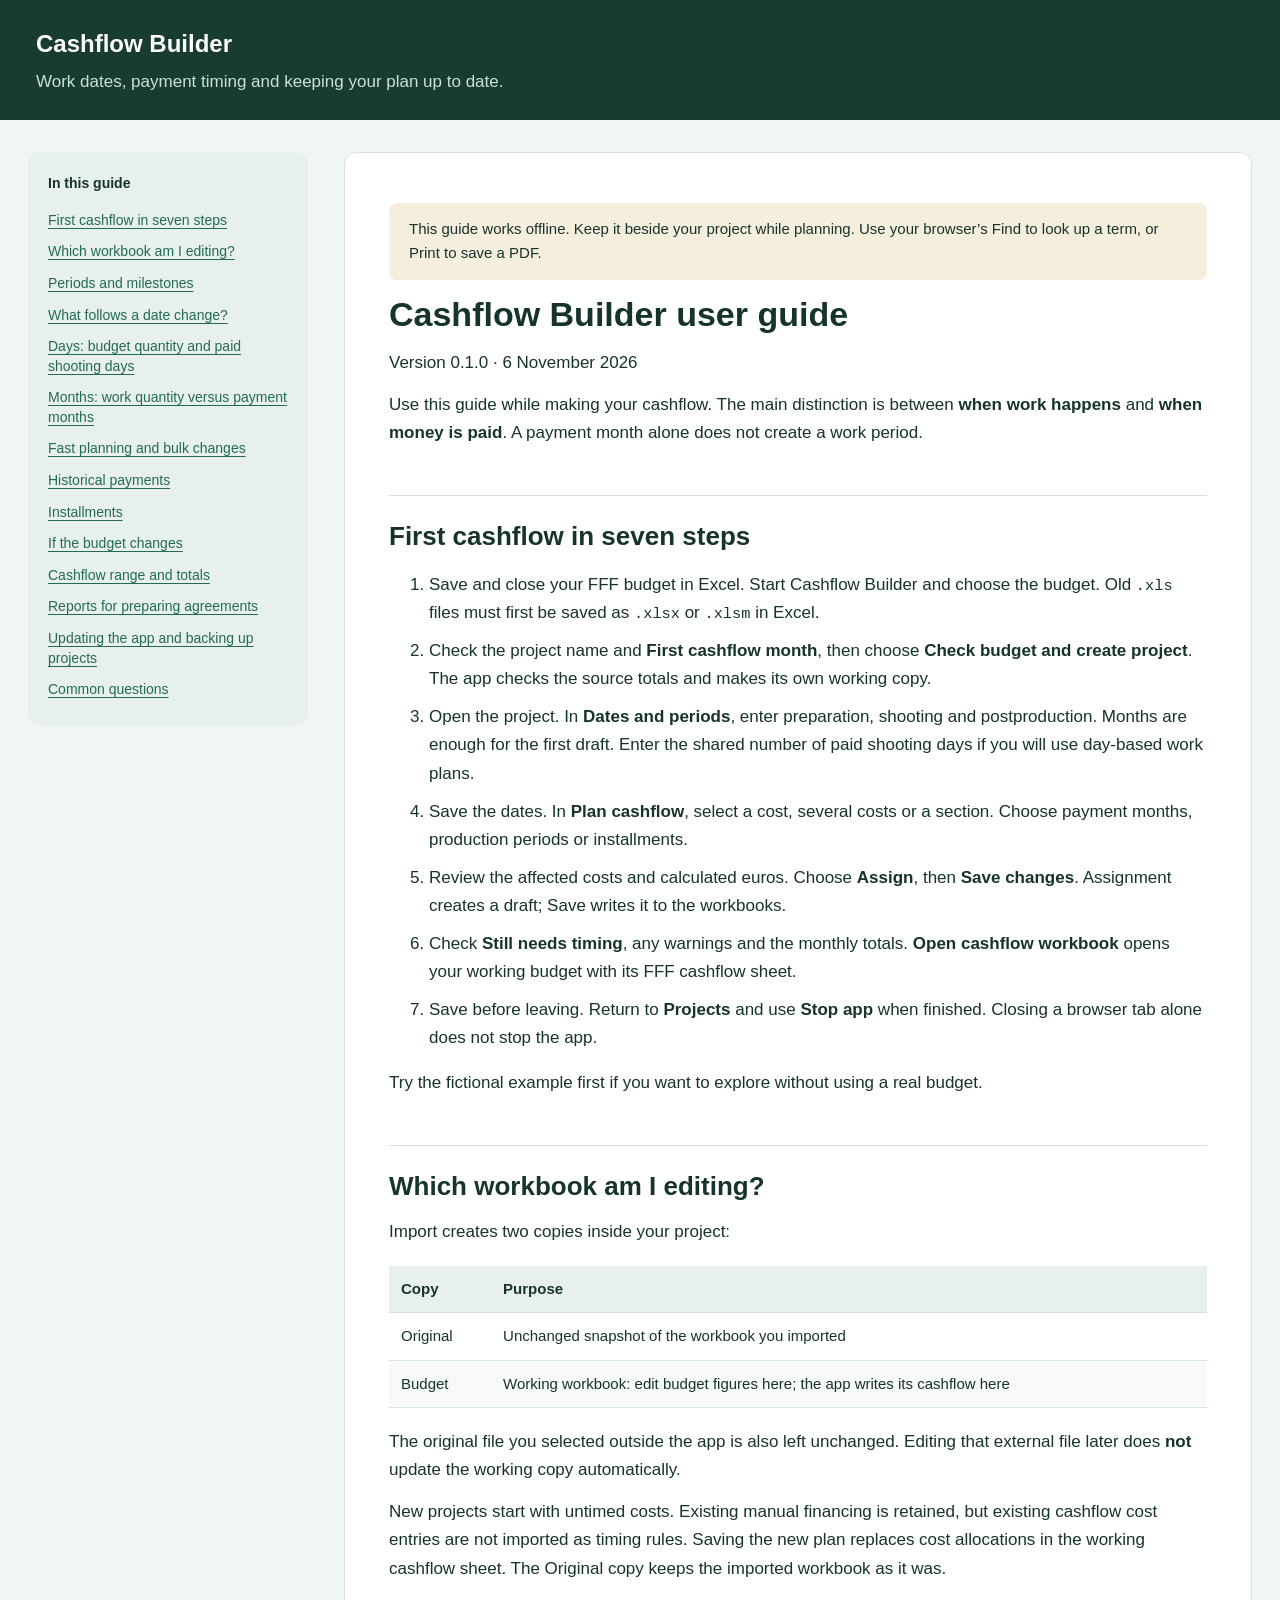
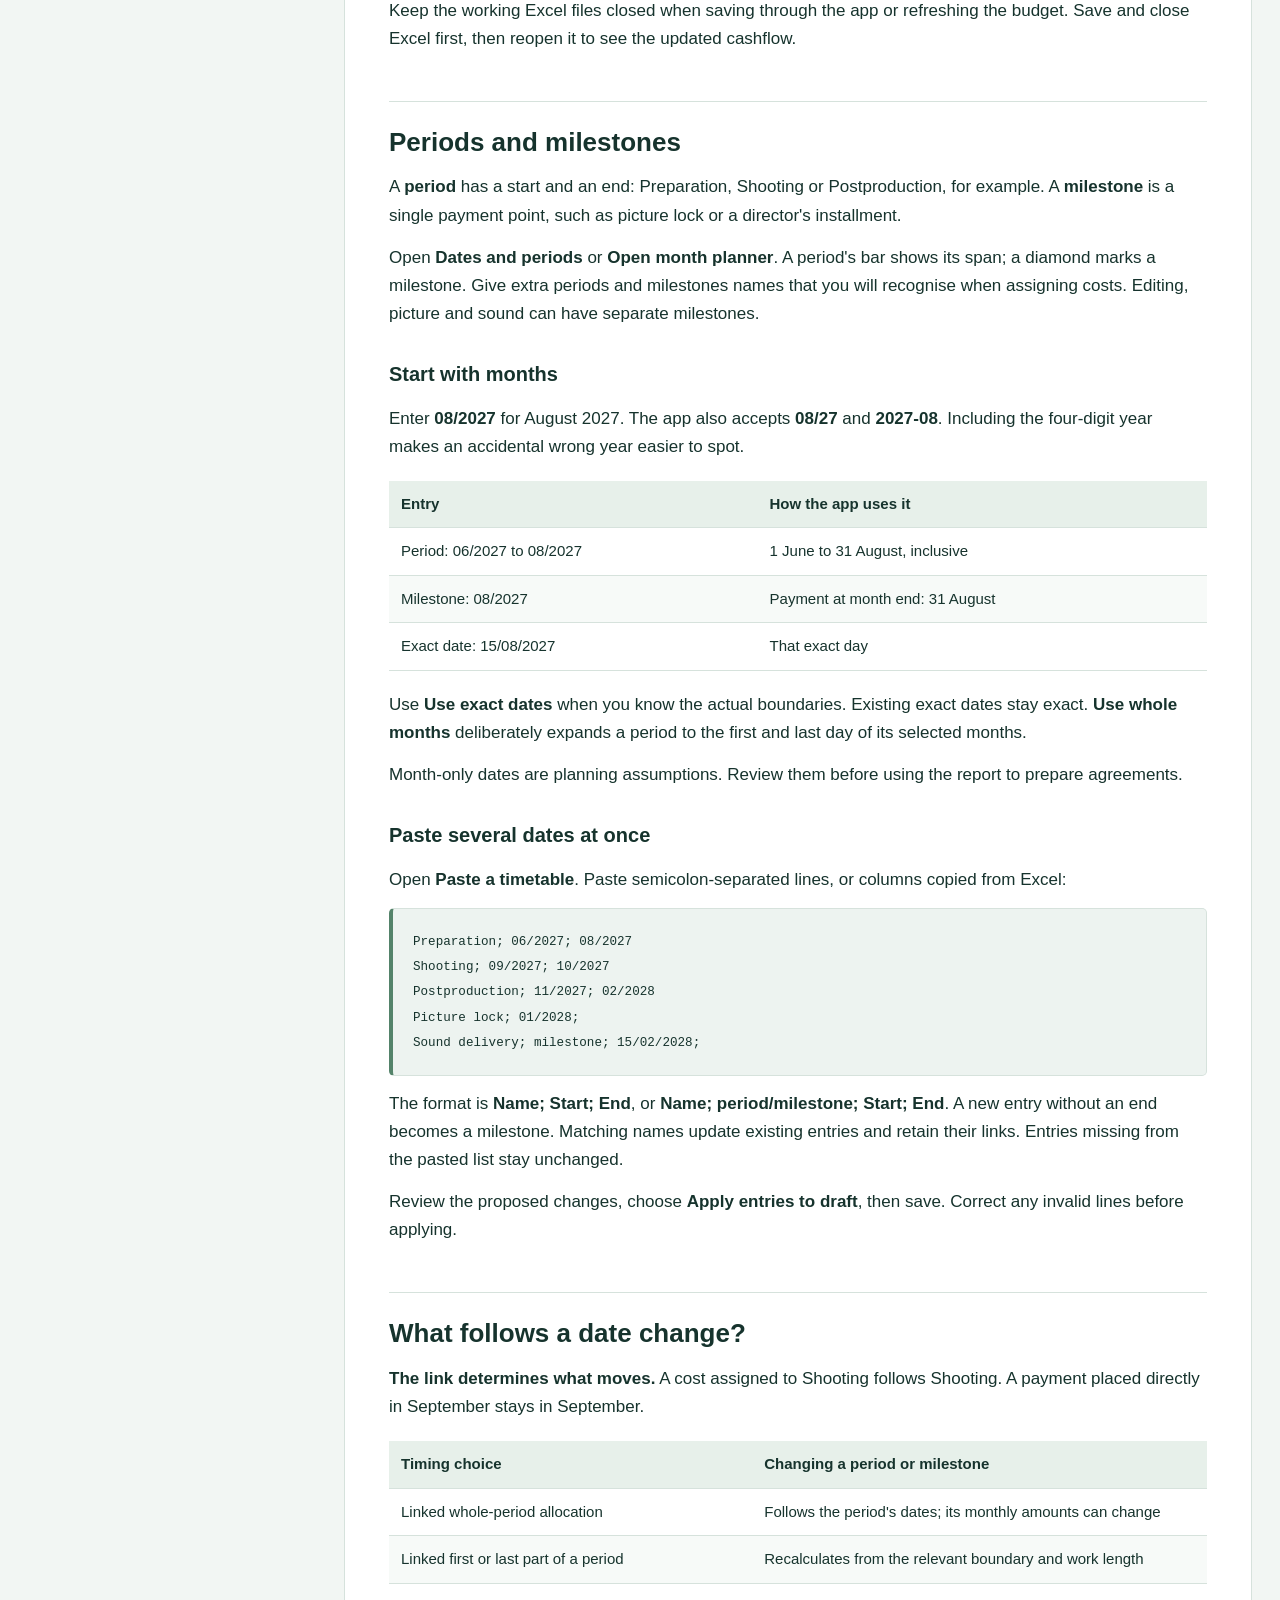
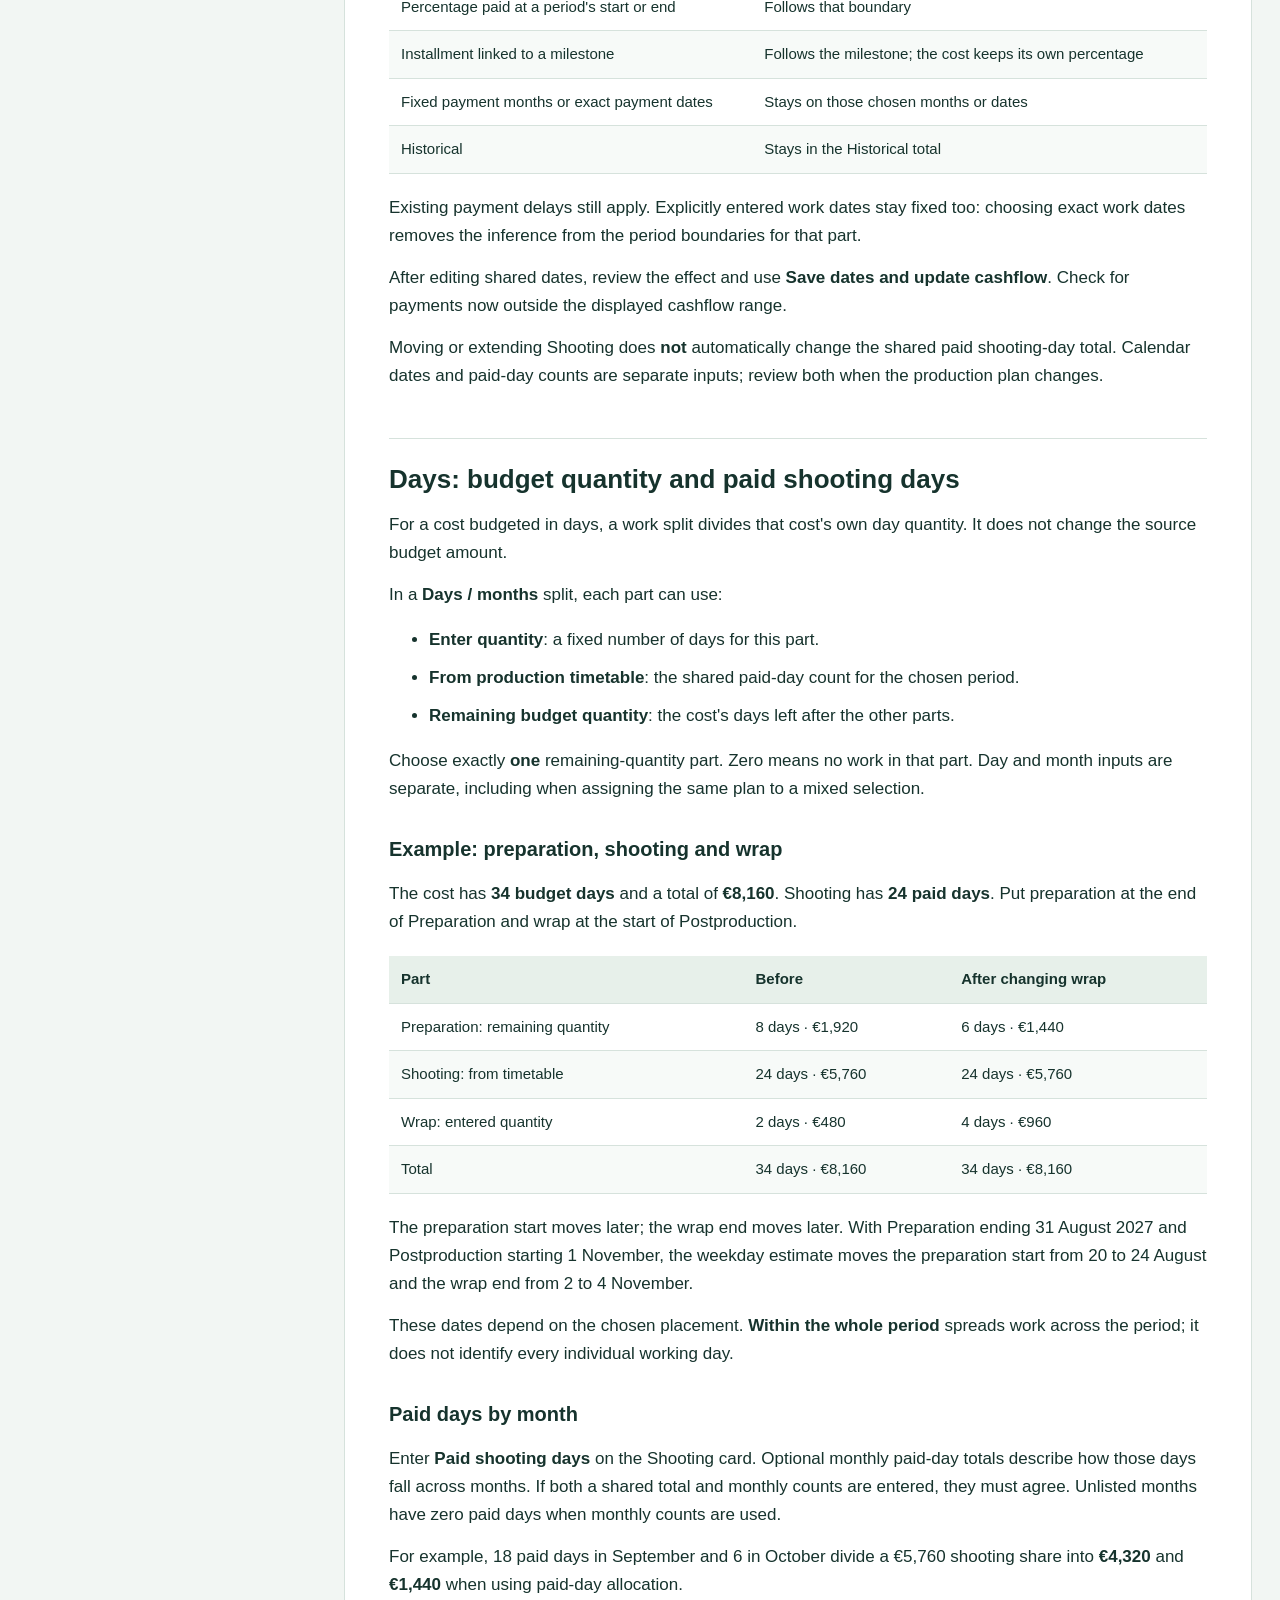
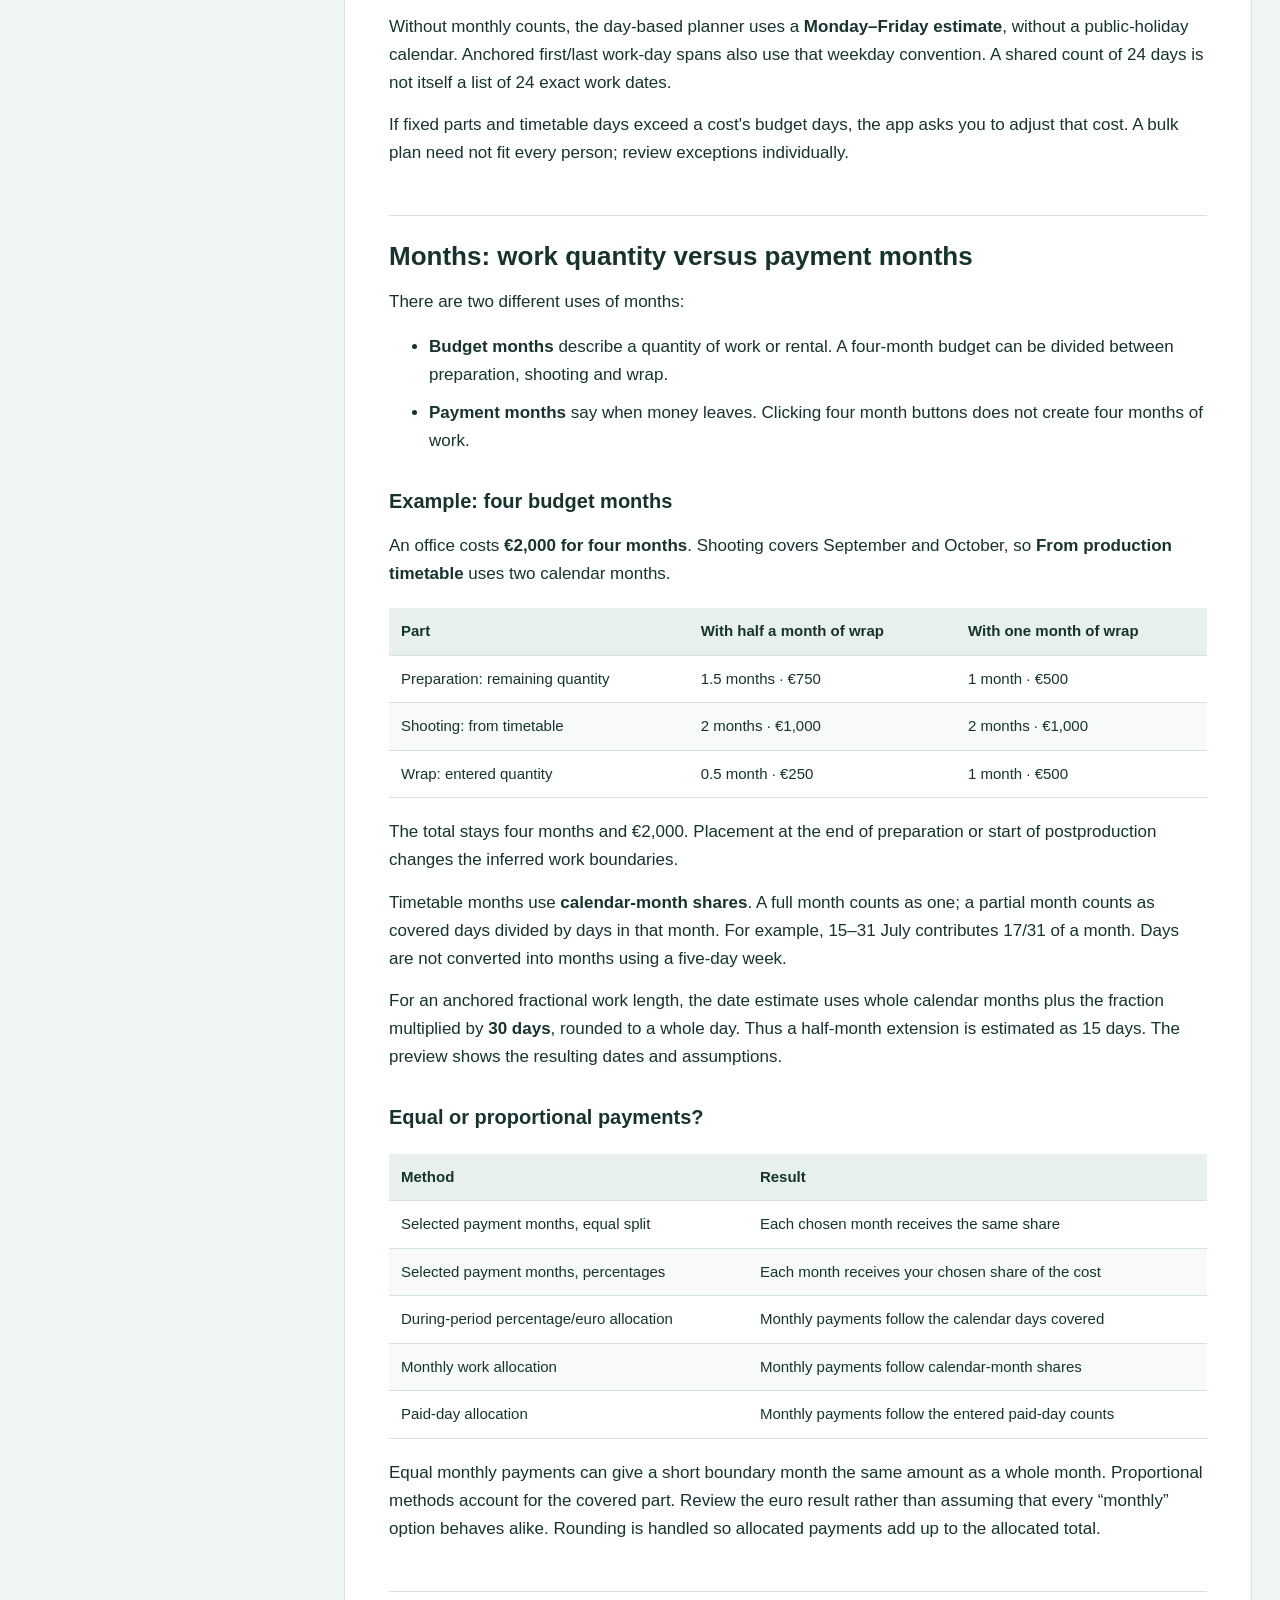
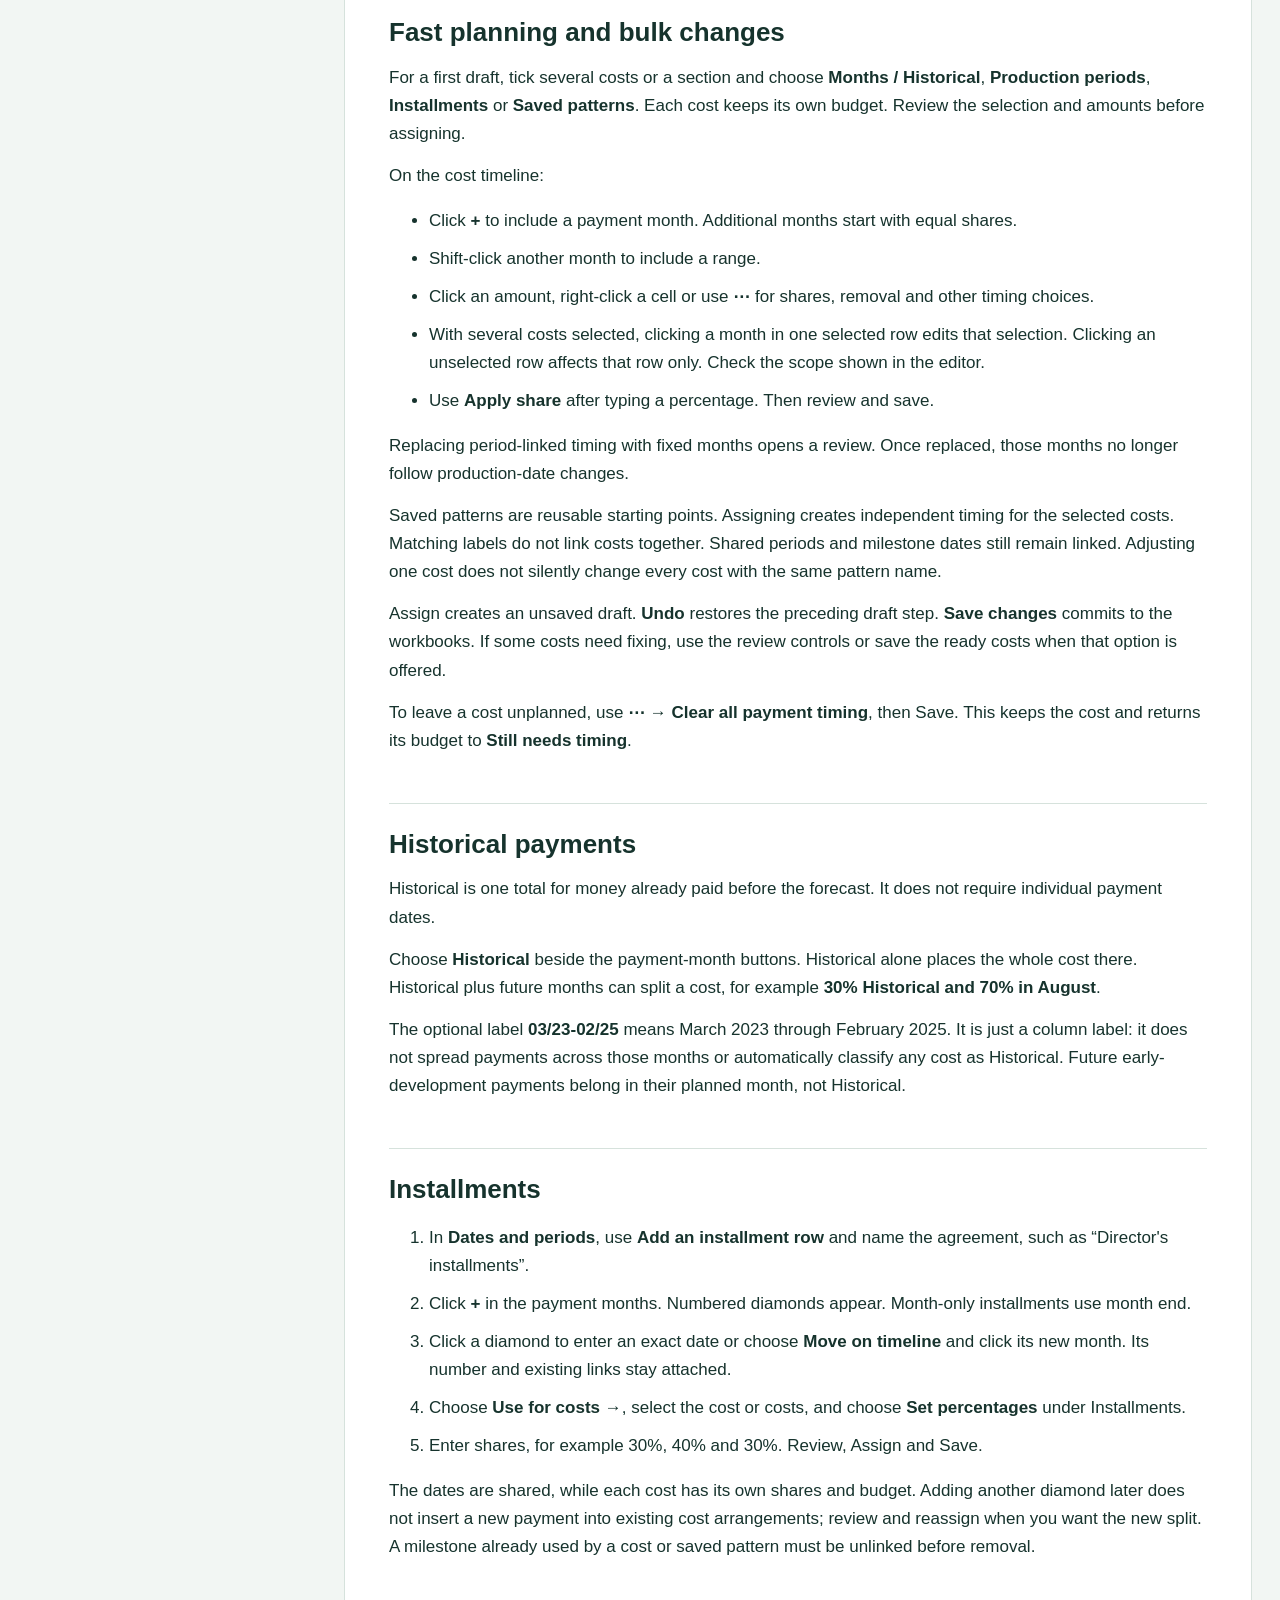
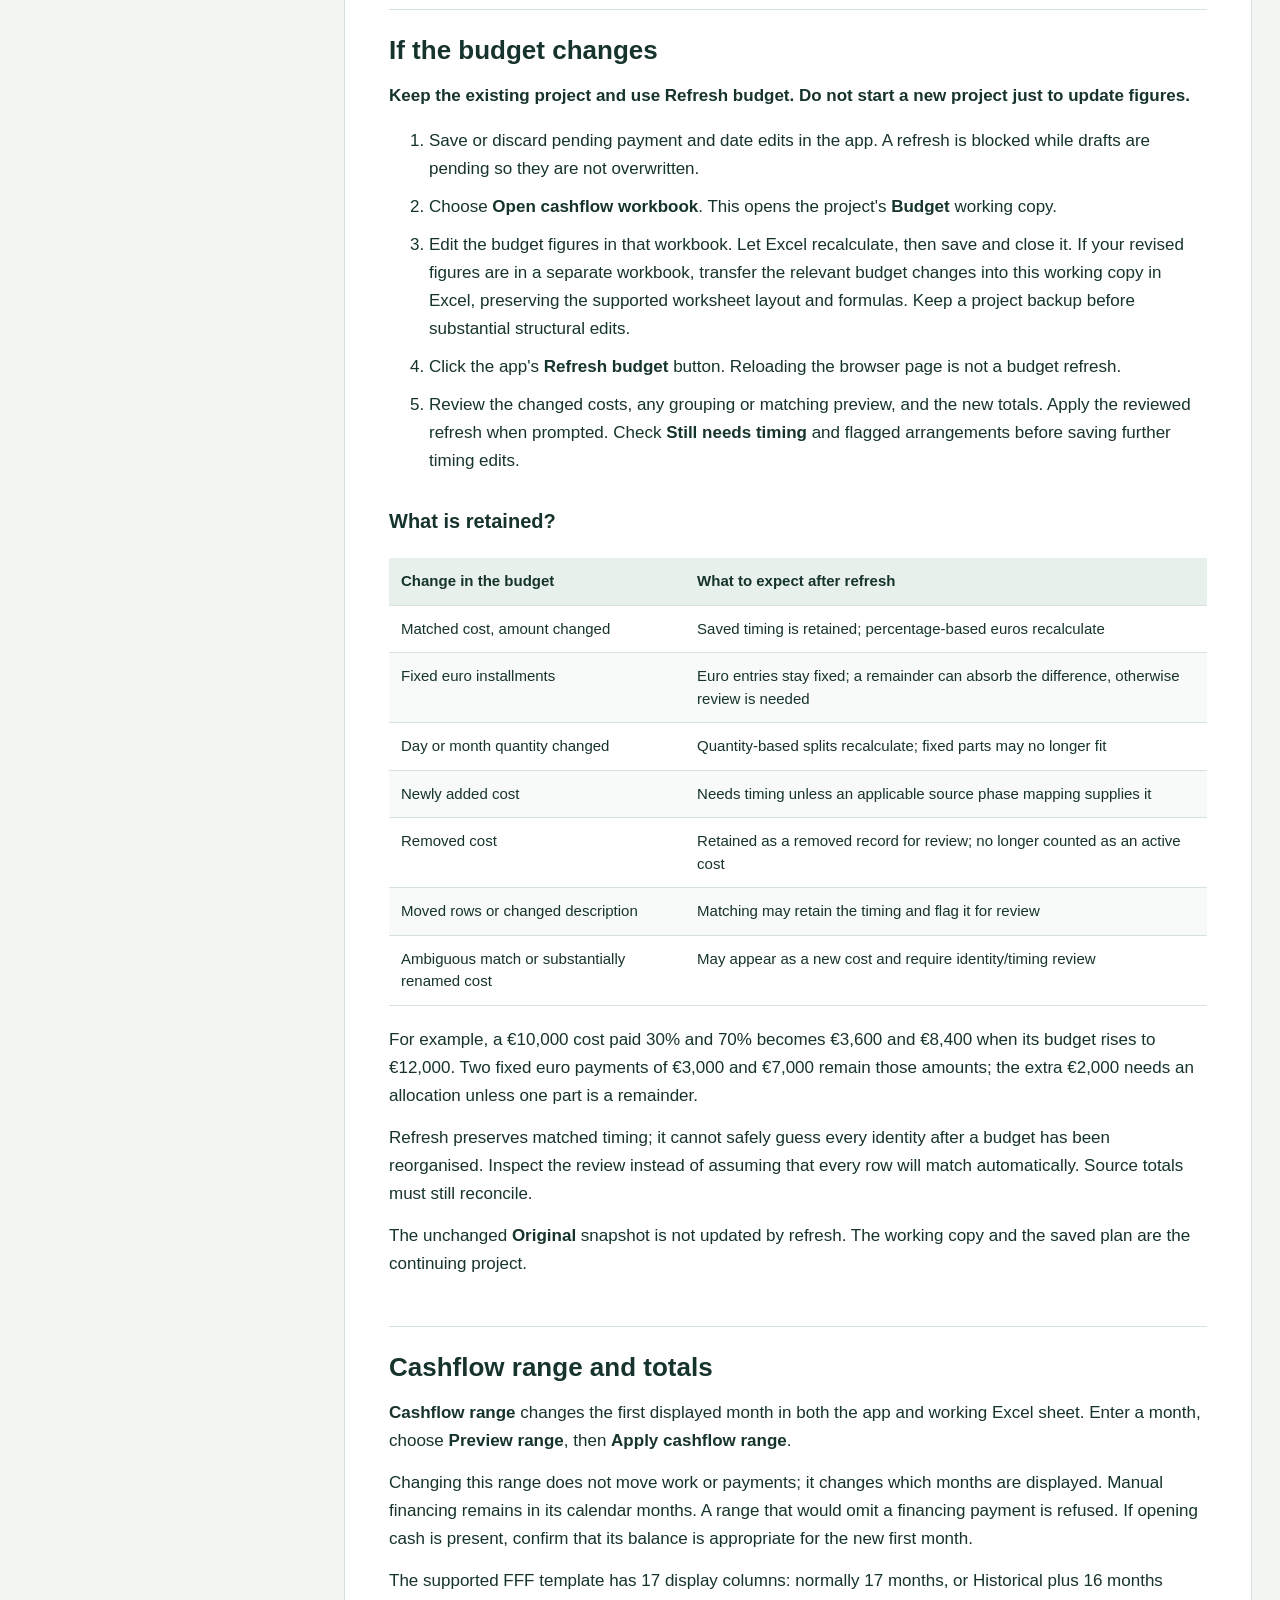
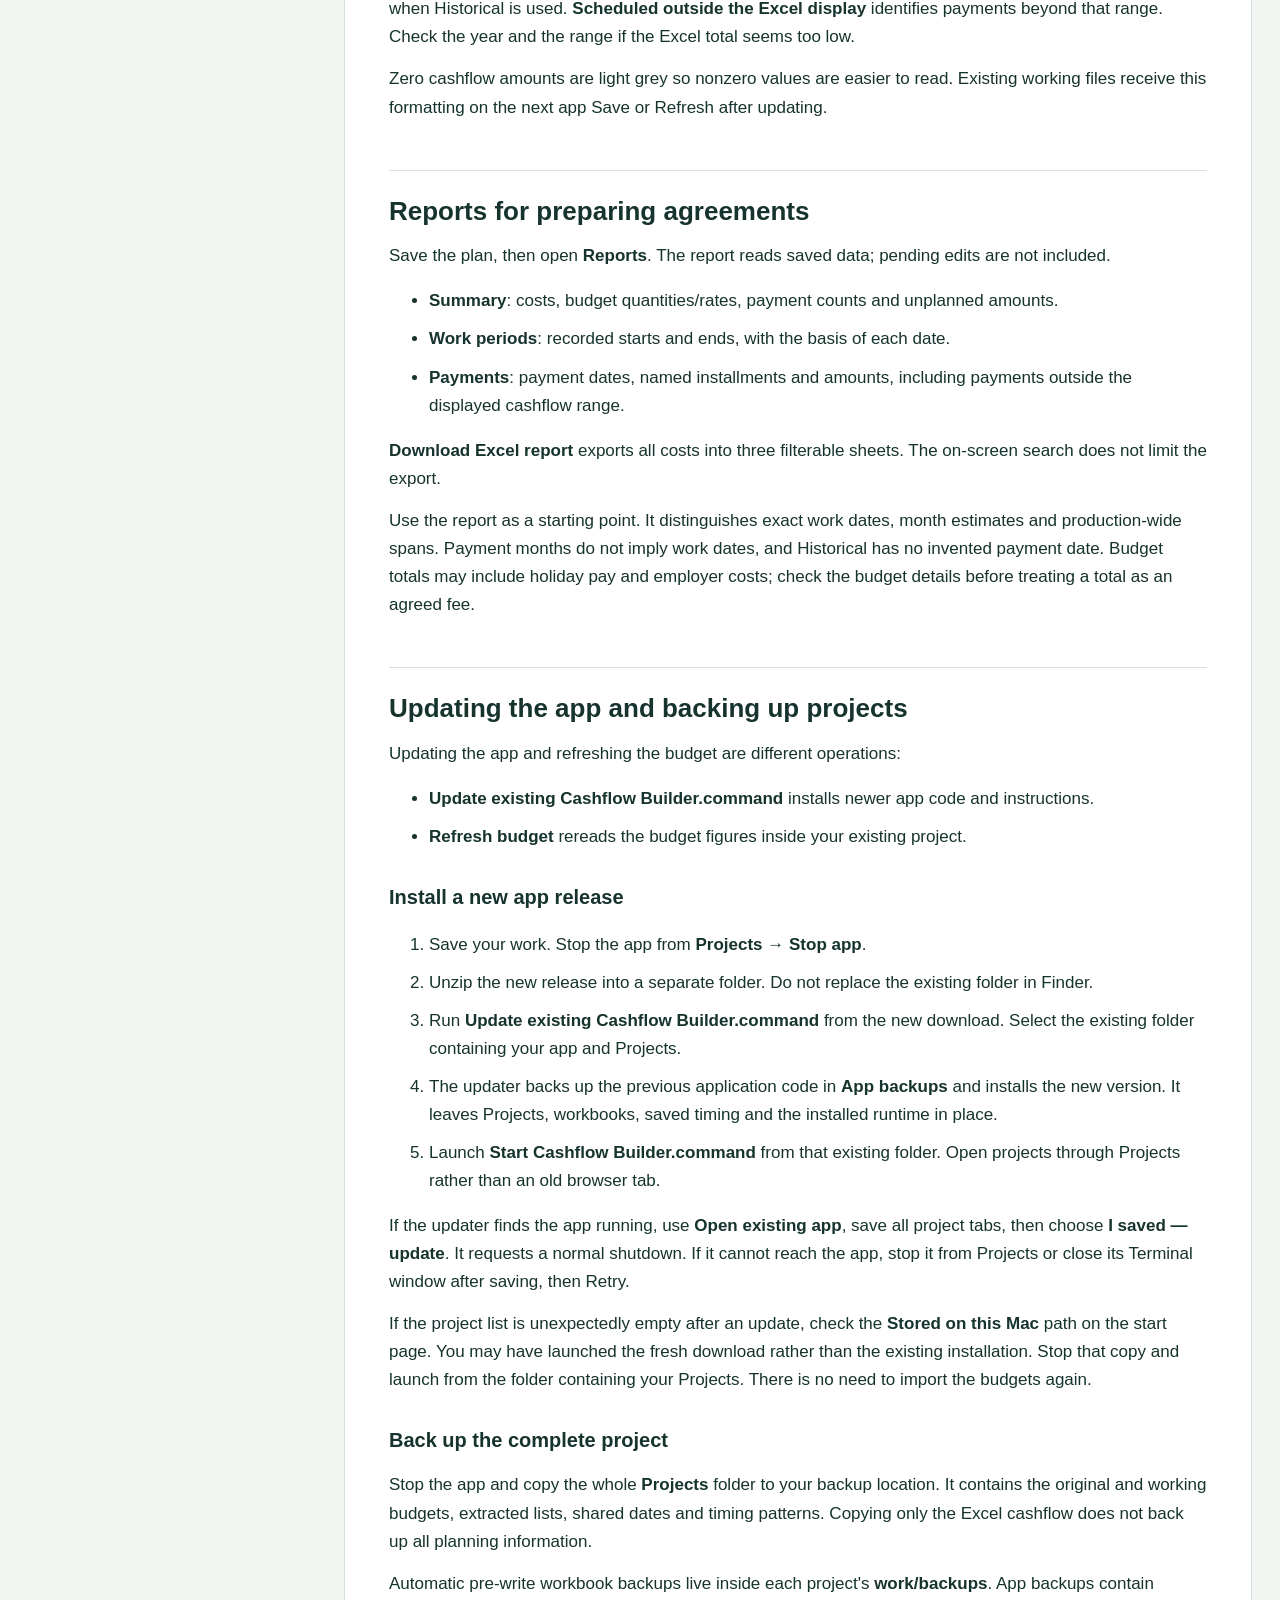
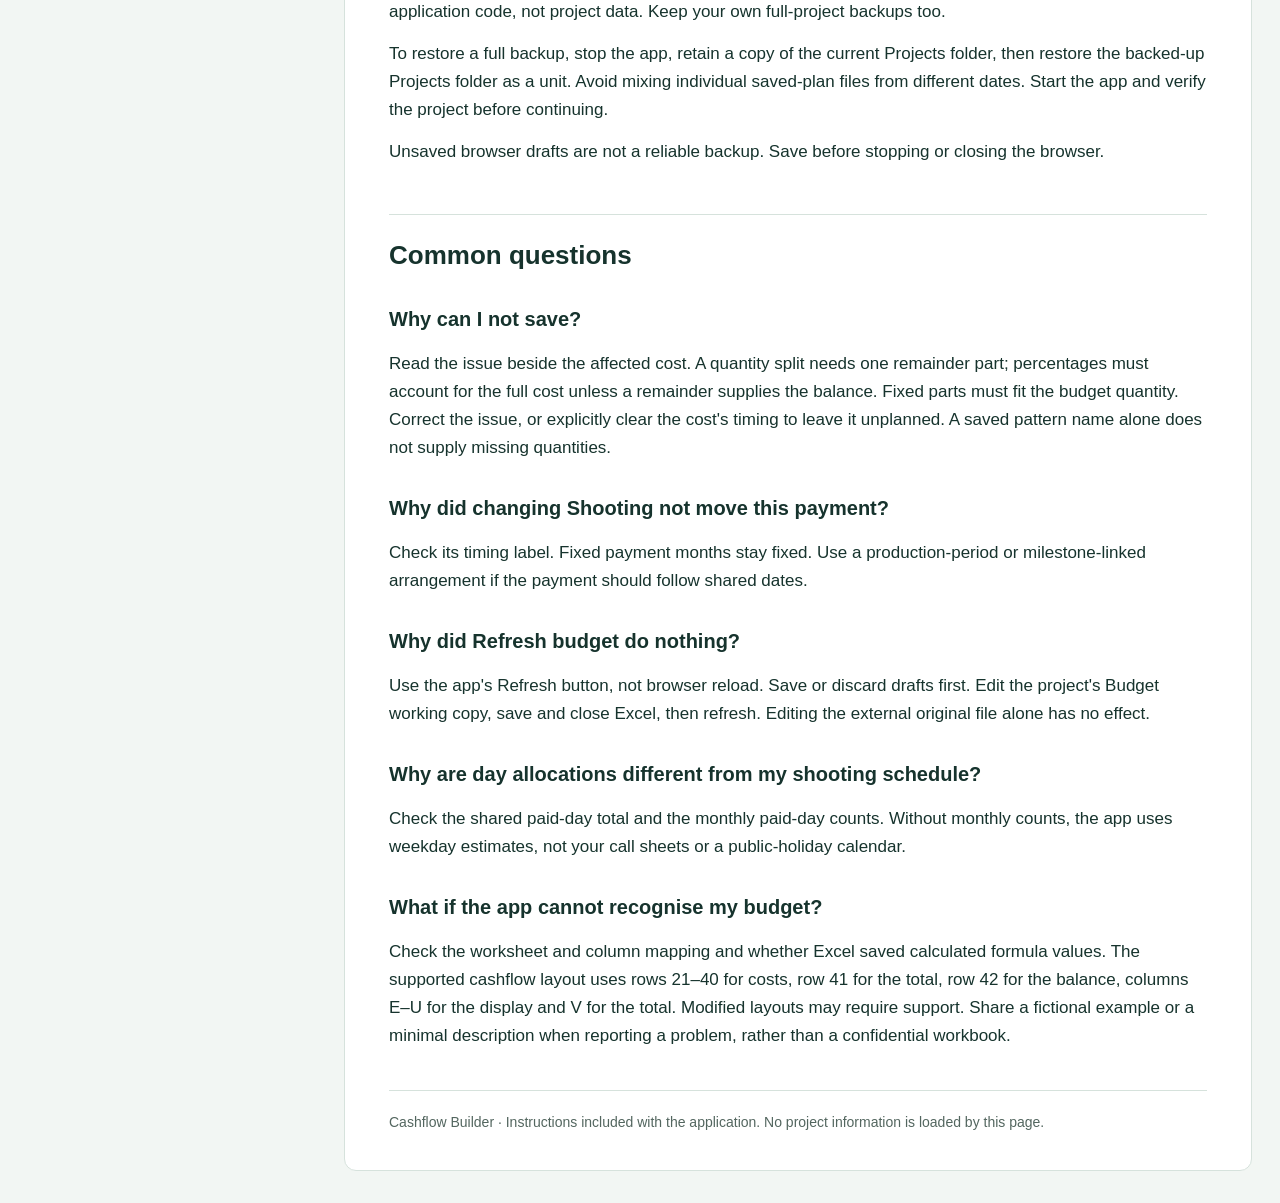
==== app/help.html @ e8ed76a7 "Prepare Cashflow Builder 0.1.0 with offline planning guide" ====
<!doctype html><html lang="en"><head><meta charset="utf-8"><meta name="viewport" content="width=device-width,initial-scale=1"><title>Cashflow Builder · User guide</title><style>
:root{color-scheme:light;--ink:#16332d;--muted:#53665f;--line:#d6e2dc;--paper:#fff;--accent:#236b54}
*{box-sizing:border-box}html{scroll-behavior:smooth;scroll-padding-top:25px}body{margin:0;background:#f2f6f3;color:var(--ink);font:17px/1.65 -apple-system,BlinkMacSystemFont,"Segoe UI",sans-serif}
header{padding:24px 36px;background:#183c32;color:#fff}header strong{font-size:24px}header p{margin:4px 0 0;color:#cce1d6}
.layout{display:grid;grid-template-columns:280px minmax(0,920px);gap:36px;max-width:1320px;margin:32px auto;padding:0 28px}
nav{position:sticky;top:24px;align-self:start;max-height:94vh;overflow:auto;font-size:14px;padding:20px;background:#e7f0ea;border-radius:12px}nav strong{display:block;margin-bottom:10px}nav a{display:block;padding:6px 0;line-height:1.4}
main{background:var(--paper);padding:36px 44px;border:1px solid var(--line);border-radius:12px;min-width:0}h1{font-size:34px;line-height:1.2;margin:0 0 14px}h2{font-size:26px;line-height:1.3;margin:48px 0 14px;padding-top:24px;border-top:1px solid var(--line)}h3{font-size:20px;margin:30px 0 12px}p{margin:14px 0}a{color:var(--accent);text-underline-offset:3px}a:focus-visible{outline:3px solid #b78132;outline-offset:3px}li{margin:10px 0}strong{font-weight:650}
.table-scroll{overflow-x:auto;margin:20px 0}table{width:100%;border-collapse:collapse;font-size:15px;line-height:1.5}th,td{text-align:left;vertical-align:top;padding:12px;border-bottom:1px solid var(--line)}th{background:#e7f0ea}tbody tr:nth-child(even){background:#f7faf8}
pre{overflow-x:auto;background:#edf3f0;border:1px solid var(--line);border-left:4px solid #54836a;border-radius:5px;padding:20px;font:14px/1.8 ui-monospace,monospace}code{font-family:ui-monospace,monospace;font-size:.9em}footer{color:var(--muted);font-size:14px;margin:40px 0 0;border-top:1px solid var(--line);padding-top:20px}.hint{background:#f5eedc;padding:14px 20px;border-radius:8px;font-size:15px}
@media(max-width:850px){.layout{display:block;padding:0 16px;margin-top:18px}nav{position:static;max-height:none;margin-bottom:20px}main{padding:24px}header{padding:20px}h1{font-size:28px}}
@media print{body{background:white;font-size:11pt}header,nav,.hint{display:none}.layout{display:block;margin:0;padding:0;max-width:none}main{border:0;padding:0}h2{break-after:avoid}h3{break-after:avoid}tr{break-inside:avoid}table{font-size:10pt}a{color:inherit}}
</style></head><body><header><strong>Cashflow Builder</strong><p>Work dates, payment timing and keeping your plan up to date.</p></header><div class="layout"><nav aria-label="Guide contents"><strong>In this guide</strong><a href="#first-cashflow-in-seven-steps">First cashflow in seven steps</a><a href="#which-workbook-am-i-editing">Which workbook am I editing?</a><a href="#periods-and-milestones">Periods and milestones</a><a href="#what-follows-a-date-change">What follows a date change?</a><a href="#days-budget-quantity-and-paid-shooting-days">Days: budget quantity and paid shooting days</a><a href="#months-work-quantity-versus-payment-months">Months: work quantity versus payment months</a><a href="#fast-planning-and-bulk-changes">Fast planning and bulk changes</a><a href="#historical-payments">Historical payments</a><a href="#installments">Installments</a><a href="#if-the-budget-changes">If the budget changes</a><a href="#cashflow-range-and-totals">Cashflow range and totals</a><a href="#reports-for-preparing-agreements">Reports for preparing agreements</a><a href="#updating-the-app-and-backing-up-projects">Updating the app and backing up projects</a><a href="#common-questions">Common questions</a></nav><main><p class="hint">This guide works offline. Keep it beside your project while planning. Use your browser’s Find to look up a term, or Print to save a PDF.</p><h1 id="cashflow-builder-user-guide">Cashflow Builder user guide</h1>
<p>Version 0.1.0 · 6 November 2026</p>
<p>Use this guide while making your cashflow. The main distinction is between <strong>when work happens</strong> and <strong>when money is paid</strong>. A payment month alone does not create a work period.</p>
<h2 id="first-cashflow-in-seven-steps">First cashflow in seven steps</h2>
<ol><li>Save and close your FFF budget in Excel. Start Cashflow Builder and choose the budget. Old <code>.xls</code> files must first be saved as <code>.xlsx</code> or <code>.xlsm</code> in Excel.</li><li>Check the project name and <strong>First cashflow month</strong>, then choose <strong>Check budget and create project</strong>. The app checks the source totals and makes its own working copy.</li><li>Open the project. In <strong>Dates and periods</strong>, enter preparation, shooting and postproduction. Months are enough for the first draft. Enter the shared number of paid shooting days if you will use day-based work plans.</li><li>Save the dates. In <strong>Plan cashflow</strong>, select a cost, several costs or a section. Choose payment months, production periods or installments.</li><li>Review the affected costs and calculated euros. Choose <strong>Assign</strong>, then <strong>Save changes</strong>. Assignment creates a draft; Save writes it to the workbooks.</li><li>Check <strong>Still needs timing</strong>, any warnings and the monthly totals. <strong>Open cashflow workbook</strong> opens your working budget with its FFF cashflow sheet.</li><li>Save before leaving. Return to <strong>Projects</strong> and use <strong>Stop app</strong> when finished. Closing a browser tab alone does not stop the app.</li></ol>
<p>Try the fictional example first if you want to explore without using a real budget.</p>
<h2 id="which-workbook-am-i-editing">Which workbook am I editing?</h2>
<p>Import creates two copies inside your project:</p>
<div class="table-scroll"><table><thead><tr><th scope="col">Copy</th><th scope="col">Purpose</th></tr></thead><tbody><tr><td>Original</td><td>Unchanged snapshot of the workbook you imported</td></tr><tr><td>Budget</td><td>Working workbook: edit budget figures here; the app writes its cashflow here</td></tr></tbody></table></div>
<p>The original file you selected outside the app is also left unchanged. Editing that external file later does <strong>not</strong> update the working copy automatically.</p>
<p>New projects start with untimed costs. Existing manual financing is retained, but existing cashflow cost entries are not imported as timing rules. Saving the new plan replaces cost allocations in the working cashflow sheet. The Original copy keeps the imported workbook as it was.</p>
<p>Keep the working Excel files closed when saving through the app or refreshing the budget. Save and close Excel first, then reopen it to see the updated cashflow.</p>
<h2 id="periods-and-milestones">Periods and milestones</h2>
<p>A <strong>period</strong> has a start and an end: Preparation, Shooting or Postproduction, for example. A <strong>milestone</strong> is a single payment point, such as picture lock or a director&#x27;s installment.</p>
<p>Open <strong>Dates and periods</strong> or <strong>Open month planner</strong>. A period&#x27;s bar shows its span; a diamond marks a milestone. Give extra periods and milestones names that you will recognise when assigning costs. Editing, picture and sound can have separate milestones.</p>
<h3 id="start-with-months">Start with months</h3>
<p>Enter <strong>08/2027</strong> for August 2027. The app also accepts <strong>08/27</strong> and <strong>2027-08</strong>. Including the four-digit year makes an accidental wrong year easier to spot.</p>
<div class="table-scroll"><table><thead><tr><th scope="col">Entry</th><th scope="col">How the app uses it</th></tr></thead><tbody><tr><td>Period: 06/2027 to 08/2027</td><td>1 June to 31 August, inclusive</td></tr><tr><td>Milestone: 08/2027</td><td>Payment at month end: 31 August</td></tr><tr><td>Exact date: 15/08/2027</td><td>That exact day</td></tr></tbody></table></div>
<p>Use <strong>Use exact dates</strong> when you know the actual boundaries. Existing exact dates stay exact. <strong>Use whole months</strong> deliberately expands a period to the first and last day of its selected months.</p>
<p>Month-only dates are planning assumptions. Review them before using the report to prepare agreements.</p>
<h3 id="paste-several-dates-at-once">Paste several dates at once</h3>
<p>Open <strong>Paste a timetable</strong>. Paste semicolon-separated lines, or columns copied from Excel:</p>
<pre><code>Preparation; 06/2027; 08/2027
Shooting; 09/2027; 10/2027
Postproduction; 11/2027; 02/2028
Picture lock; 01/2028;
Sound delivery; milestone; 15/02/2028;</code></pre>
<p>The format is <strong>Name; Start; End</strong>, or <strong>Name; period/milestone; Start; End</strong>. A new entry without an end becomes a milestone. Matching names update existing entries and retain their links. Entries missing from the pasted list stay unchanged.</p>
<p>Review the proposed changes, choose <strong>Apply entries to draft</strong>, then save. Correct any invalid lines before applying.</p>
<h2 id="what-follows-a-date-change">What follows a date change?</h2>
<p><strong>The link determines what moves.</strong> A cost assigned to Shooting follows Shooting. A payment placed directly in September stays in September.</p>
<div class="table-scroll"><table><thead><tr><th scope="col">Timing choice</th><th scope="col">Changing a period or milestone</th></tr></thead><tbody><tr><td>Linked whole-period allocation</td><td>Follows the period&#x27;s dates; its monthly amounts can change</td></tr><tr><td>Linked first or last part of a period</td><td>Recalculates from the relevant boundary and work length</td></tr><tr><td>Percentage paid at a period&#x27;s start or end</td><td>Follows that boundary</td></tr><tr><td>Installment linked to a milestone</td><td>Follows the milestone; the cost keeps its own percentage</td></tr><tr><td>Fixed payment months or exact payment dates</td><td>Stays on those chosen months or dates</td></tr><tr><td>Historical</td><td>Stays in the Historical total</td></tr></tbody></table></div>
<p>Existing payment delays still apply. Explicitly entered work dates stay fixed too: choosing exact work dates removes the inference from the period boundaries for that part.</p>
<p>After editing shared dates, review the effect and use <strong>Save dates and update cashflow</strong>. Check for payments now outside the displayed cashflow range.</p>
<p>Moving or extending Shooting does <strong>not</strong> automatically change the shared paid shooting-day total. Calendar dates and paid-day counts are separate inputs; review both when the production plan changes.</p>
<h2 id="days-budget-quantity-and-paid-shooting-days">Days: budget quantity and paid shooting days</h2>
<p>For a cost budgeted in days, a work split divides that cost&#x27;s own day quantity. It does not change the source budget amount.</p>
<p>In a <strong>Days / months</strong> split, each part can use:</p>
<ul><li><strong>Enter quantity</strong>: a fixed number of days for this part.</li><li><strong>From production timetable</strong>: the shared paid-day count for the chosen period.</li><li><strong>Remaining budget quantity</strong>: the cost&#x27;s days left after the other parts.</li></ul>
<p>Choose exactly <strong>one</strong> remaining-quantity part. Zero means no work in that part. Day and month inputs are separate, including when assigning the same plan to a mixed selection.</p>
<h3 id="example-preparation-shooting-and-wrap">Example: preparation, shooting and wrap</h3>
<p>The cost has <strong>34 budget days</strong> and a total of <strong>€8,160</strong>. Shooting has <strong>24 paid days</strong>. Put preparation at the end of Preparation and wrap at the start of Postproduction.</p>
<div class="table-scroll"><table><thead><tr><th scope="col">Part</th><th scope="col">Before</th><th scope="col">After changing wrap</th></tr></thead><tbody><tr><td>Preparation: remaining quantity</td><td>8 days · €1,920</td><td>6 days · €1,440</td></tr><tr><td>Shooting: from timetable</td><td>24 days · €5,760</td><td>24 days · €5,760</td></tr><tr><td>Wrap: entered quantity</td><td>2 days · €480</td><td>4 days · €960</td></tr><tr><td>Total</td><td>34 days · €8,160</td><td>34 days · €8,160</td></tr></tbody></table></div>
<p>The preparation start moves later; the wrap end moves later. With Preparation ending 31 August 2027 and Postproduction starting 1 November, the weekday estimate moves the preparation start from 20 to 24 August and the wrap end from 2 to 4 November.</p>
<p>These dates depend on the chosen placement. <strong>Within the whole period</strong> spreads work across the period; it does not identify every individual working day.</p>
<h3 id="paid-days-by-month">Paid days by month</h3>
<p>Enter <strong>Paid shooting days</strong> on the Shooting card. Optional monthly paid-day totals describe how those days fall across months. If both a shared total and monthly counts are entered, they must agree. Unlisted months have zero paid days when monthly counts are used.</p>
<p>For example, 18 paid days in September and 6 in October divide a €5,760 shooting share into <strong>€4,320</strong> and <strong>€1,440</strong> when using paid-day allocation.</p>
<p>Without monthly counts, the day-based planner uses a <strong>Monday–Friday estimate</strong>, without a public-holiday calendar. Anchored first/last work-day spans also use that weekday convention. A shared count of 24 days is not itself a list of 24 exact work dates.</p>
<p>If fixed parts and timetable days exceed a cost&#x27;s budget days, the app asks you to adjust that cost. A bulk plan need not fit every person; review exceptions individually.</p>
<h2 id="months-work-quantity-versus-payment-months">Months: work quantity versus payment months</h2>
<p>There are two different uses of months:</p>
<ul><li><strong>Budget months</strong> describe a quantity of work or rental. A four-month budget can be divided between preparation, shooting and wrap.</li><li><strong>Payment months</strong> say when money leaves. Clicking four month buttons does not create four months of work.</li></ul>
<h3 id="example-four-budget-months">Example: four budget months</h3>
<p>An office costs <strong>€2,000 for four months</strong>. Shooting covers September and October, so <strong>From production timetable</strong> uses two calendar months.</p>
<div class="table-scroll"><table><thead><tr><th scope="col">Part</th><th scope="col">With half a month of wrap</th><th scope="col">With one month of wrap</th></tr></thead><tbody><tr><td>Preparation: remaining quantity</td><td>1.5 months · €750</td><td>1 month · €500</td></tr><tr><td>Shooting: from timetable</td><td>2 months · €1,000</td><td>2 months · €1,000</td></tr><tr><td>Wrap: entered quantity</td><td>0.5 month · €250</td><td>1 month · €500</td></tr></tbody></table></div>
<p>The total stays four months and €2,000. Placement at the end of preparation or start of postproduction changes the inferred work boundaries.</p>
<p>Timetable months use <strong>calendar-month shares</strong>. A full month counts as one; a partial month counts as covered days divided by days in that month. For example, 15–31 July contributes 17/31 of a month. Days are not converted into months using a five-day week.</p>
<p>For an anchored fractional work length, the date estimate uses whole calendar months plus the fraction multiplied by <strong>30 days</strong>, rounded to a whole day. Thus a half-month extension is estimated as 15 days. The preview shows the resulting dates and assumptions.</p>
<h3 id="equal-or-proportional-payments">Equal or proportional payments?</h3>
<div class="table-scroll"><table><thead><tr><th scope="col">Method</th><th scope="col">Result</th></tr></thead><tbody><tr><td>Selected payment months, equal split</td><td>Each chosen month receives the same share</td></tr><tr><td>Selected payment months, percentages</td><td>Each month receives your chosen share of the cost</td></tr><tr><td>During-period percentage/euro allocation</td><td>Monthly payments follow the calendar days covered</td></tr><tr><td>Monthly work allocation</td><td>Monthly payments follow calendar-month shares</td></tr><tr><td>Paid-day allocation</td><td>Monthly payments follow the entered paid-day counts</td></tr></tbody></table></div>
<p>Equal monthly payments can give a short boundary month the same amount as a whole month. Proportional methods account for the covered part. Review the euro result rather than assuming that every “monthly” option behaves alike. Rounding is handled so allocated payments add up to the allocated total.</p>
<h2 id="fast-planning-and-bulk-changes">Fast planning and bulk changes</h2>
<p>For a first draft, tick several costs or a section and choose <strong>Months / Historical</strong>, <strong>Production periods</strong>, <strong>Installments</strong> or <strong>Saved patterns</strong>. Each cost keeps its own budget. Review the selection and amounts before assigning.</p>
<p>On the cost timeline:</p>
<ul><li>Click <strong>+</strong> to include a payment month. Additional months start with equal shares.</li><li>Shift-click another month to include a range.</li><li>Click an amount, right-click a cell or use <strong>⋯</strong> for shares, removal and other timing choices.</li><li>With several costs selected, clicking a month in one selected row edits that selection. Clicking an unselected row affects that row only. Check the scope shown in the editor.</li><li>Use <strong>Apply share</strong> after typing a percentage. Then review and save.</li></ul>
<p>Replacing period-linked timing with fixed months opens a review. Once replaced, those months no longer follow production-date changes.</p>
<p>Saved patterns are reusable starting points. Assigning creates independent timing for the selected costs. Matching labels do not link costs together. Shared periods and milestone dates still remain linked. Adjusting one cost does not silently change every cost with the same pattern name.</p>
<p>Assign creates an unsaved draft. <strong>Undo</strong> restores the preceding draft step. <strong>Save changes</strong> commits to the workbooks. If some costs need fixing, use the review controls or save the ready costs when that option is offered.</p>
<p>To leave a cost unplanned, use <strong>⋯ → Clear all payment timing</strong>, then Save. This keeps the cost and returns its budget to <strong>Still needs timing</strong>.</p>
<h2 id="historical-payments">Historical payments</h2>
<p>Historical is one total for money already paid before the forecast. It does not require individual payment dates.</p>
<p>Choose <strong>Historical</strong> beside the payment-month buttons. Historical alone places the whole cost there. Historical plus future months can split a cost, for example <strong>30% Historical and 70% in August</strong>.</p>
<p>The optional label <strong>03/23-02/25</strong> means March 2023 through February 2025. It is just a column label: it does not spread payments across those months or automatically classify any cost as Historical. Future early-development payments belong in their planned month, not Historical.</p>
<h2 id="installments">Installments</h2>
<ol><li>In <strong>Dates and periods</strong>, use <strong>Add an installment row</strong> and name the agreement, such as “Director&#x27;s installments”.</li><li>Click <strong>+</strong> in the payment months. Numbered diamonds appear. Month-only installments use month end.</li><li>Click a diamond to enter an exact date or choose <strong>Move on timeline</strong> and click its new month. Its number and existing links stay attached.</li><li>Choose <strong>Use for costs →</strong>, select the cost or costs, and choose <strong>Set percentages</strong> under Installments.</li><li>Enter shares, for example 30%, 40% and 30%. Review, Assign and Save.</li></ol>
<p>The dates are shared, while each cost has its own shares and budget. Adding another diamond later does not insert a new payment into existing cost arrangements; review and reassign when you want the new split. A milestone already used by a cost or saved pattern must be unlinked before removal.</p>
<h2 id="if-the-budget-changes">If the budget changes</h2>
<p><strong>Keep the existing project and use Refresh budget. Do not start a new project just to update figures.</strong></p>
<ol><li>Save or discard pending payment and date edits in the app. A refresh is blocked while drafts are pending so they are not overwritten.</li><li>Choose <strong>Open cashflow workbook</strong>. This opens the project&#x27;s <strong>Budget</strong> working copy.</li><li>Edit the budget figures in that workbook. Let Excel recalculate, then save and close it. If your revised figures are in a separate workbook, transfer the relevant budget changes into this working copy in Excel, preserving the supported worksheet layout and formulas. Keep a project backup before substantial structural edits.</li><li>Click the app&#x27;s <strong>Refresh budget</strong> button. Reloading the browser page is not a budget refresh.</li><li>Review the changed costs, any grouping or matching preview, and the new totals. Apply the reviewed refresh when prompted. Check <strong>Still needs timing</strong> and flagged arrangements before saving further timing edits.</li></ol>
<h3 id="what-is-retained">What is retained?</h3>
<div class="table-scroll"><table><thead><tr><th scope="col">Change in the budget</th><th scope="col">What to expect after refresh</th></tr></thead><tbody><tr><td>Matched cost, amount changed</td><td>Saved timing is retained; percentage-based euros recalculate</td></tr><tr><td>Fixed euro installments</td><td>Euro entries stay fixed; a remainder can absorb the difference, otherwise review is needed</td></tr><tr><td>Day or month quantity changed</td><td>Quantity-based splits recalculate; fixed parts may no longer fit</td></tr><tr><td>Newly added cost</td><td>Needs timing unless an applicable source phase mapping supplies it</td></tr><tr><td>Removed cost</td><td>Retained as a removed record for review; no longer counted as an active cost</td></tr><tr><td>Moved rows or changed description</td><td>Matching may retain the timing and flag it for review</td></tr><tr><td>Ambiguous match or substantially renamed cost</td><td>May appear as a new cost and require identity/timing review</td></tr></tbody></table></div>
<p>For example, a €10,000 cost paid 30% and 70% becomes €3,600 and €8,400 when its budget rises to €12,000. Two fixed euro payments of €3,000 and €7,000 remain those amounts; the extra €2,000 needs an allocation unless one part is a remainder.</p>
<p>Refresh preserves matched timing; it cannot safely guess every identity after a budget has been reorganised. Inspect the review instead of assuming that every row will match automatically. Source totals must still reconcile.</p>
<p>The unchanged <strong>Original</strong> snapshot is not updated by refresh. The working copy and the saved plan are the continuing project.</p>
<h2 id="cashflow-range-and-totals">Cashflow range and totals</h2>
<p><strong>Cashflow range</strong> changes the first displayed month in both the app and working Excel sheet. Enter a month, choose <strong>Preview range</strong>, then <strong>Apply cashflow range</strong>.</p>
<p>Changing this range does not move work or payments; it changes which months are displayed. Manual financing remains in its calendar months. A range that would omit a financing payment is refused. If opening cash is present, confirm that its balance is appropriate for the new first month.</p>
<p>The supported FFF template has 17 display columns: normally 17 months, or Historical plus 16 months when Historical is used. <strong>Scheduled outside the Excel display</strong> identifies payments beyond that range. Check the year and the range if the Excel total seems too low.</p>
<p>Zero cashflow amounts are light grey so nonzero values are easier to read. Existing working files receive this formatting on the next app Save or Refresh after updating.</p>
<h2 id="reports-for-preparing-agreements">Reports for preparing agreements</h2>
<p>Save the plan, then open <strong>Reports</strong>. The report reads saved data; pending edits are not included.</p>
<ul><li><strong>Summary</strong>: costs, budget quantities/rates, payment counts and unplanned amounts.</li><li><strong>Work periods</strong>: recorded starts and ends, with the basis of each date.</li><li><strong>Payments</strong>: payment dates, named installments and amounts, including payments outside the displayed cashflow range.</li></ul>
<p><strong>Download Excel report</strong> exports all costs into three filterable sheets. The on-screen search does not limit the export.</p>
<p>Use the report as a starting point. It distinguishes exact work dates, month estimates and production-wide spans. Payment months do not imply work dates, and Historical has no invented payment date. Budget totals may include holiday pay and employer costs; check the budget details before treating a total as an agreed fee.</p>
<h2 id="updating-the-app-and-backing-up-projects">Updating the app and backing up projects</h2>
<p>Updating the app and refreshing the budget are different operations:</p>
<ul><li><strong>Update existing Cashflow Builder.command</strong> installs newer app code and instructions.</li><li><strong>Refresh budget</strong> rereads the budget figures inside your existing project.</li></ul>
<h3 id="install-a-new-app-release">Install a new app release</h3>
<ol><li>Save your work. Stop the app from <strong>Projects → Stop app</strong>.</li><li>Unzip the new release into a separate folder. Do not replace the existing folder in Finder.</li><li>Run <strong>Update existing Cashflow Builder.command</strong> from the new download. Select the existing folder containing your app and Projects.</li><li>The updater backs up the previous application code in <strong>App backups</strong> and installs the new version. It leaves Projects, workbooks, saved timing and the installed runtime in place.</li><li>Launch <strong>Start Cashflow Builder.command</strong> from that existing folder. Open projects through Projects rather than an old browser tab.</li></ol>
<p>If the updater finds the app running, use <strong>Open existing app</strong>, save all project tabs, then choose <strong>I saved — update</strong>. It requests a normal shutdown. If it cannot reach the app, stop it from Projects or close its Terminal window after saving, then Retry.</p>
<p>If the project list is unexpectedly empty after an update, check the <strong>Stored on this Mac</strong> path on the start page. You may have launched the fresh download rather than the existing installation. Stop that copy and launch from the folder containing your Projects. There is no need to import the budgets again.</p>
<h3 id="back-up-the-complete-project">Back up the complete project</h3>
<p>Stop the app and copy the whole <strong>Projects</strong> folder to your backup location. It contains the original and working budgets, extracted lists, shared dates and timing patterns. Copying only the Excel cashflow does not back up all planning information.</p>
<p>Automatic pre-write workbook backups live inside each project&#x27;s <strong>work/backups</strong>. App backups contain application code, not project data. Keep your own full-project backups too.</p>
<p>To restore a full backup, stop the app, retain a copy of the current Projects folder, then restore the backed-up Projects folder as a unit. Avoid mixing individual saved-plan files from different dates. Start the app and verify the project before continuing.</p>
<p>Unsaved browser drafts are not a reliable backup. Save before stopping or closing the browser.</p>
<h2 id="common-questions">Common questions</h2>
<h3 id="why-can-i-not-save">Why can I not save?</h3>
<p>Read the issue beside the affected cost. A quantity split needs one remainder part; percentages must account for the full cost unless a remainder supplies the balance. Fixed parts must fit the budget quantity. Correct the issue, or explicitly clear the cost&#x27;s timing to leave it unplanned. A saved pattern name alone does not supply missing quantities.</p>
<h3 id="why-did-changing-shooting-not-move-this-payment">Why did changing Shooting not move this payment?</h3>
<p>Check its timing label. Fixed payment months stay fixed. Use a production-period or milestone-linked arrangement if the payment should follow shared dates.</p>
<h3 id="why-did-refresh-budget-do-nothing">Why did Refresh budget do nothing?</h3>
<p>Use the app&#x27;s Refresh button, not browser reload. Save or discard drafts first. Edit the project&#x27;s Budget working copy, save and close Excel, then refresh. Editing the external original file alone has no effect.</p>
<h3 id="why-are-day-allocations-different-from-my-shooting-schedule">Why are day allocations different from my shooting schedule?</h3>
<p>Check the shared paid-day total and the monthly paid-day counts. Without monthly counts, the app uses weekday estimates, not your call sheets or a public-holiday calendar.</p>
<h3 id="what-if-the-app-cannot-recognise-my-budget">What if the app cannot recognise my budget?</h3>
<p>Check the worksheet and column mapping and whether Excel saved calculated formula values. The supported cashflow layout uses rows 21–40 for costs, row 41 for the total, row 42 for the balance, columns E–U for the display and V for the total. Modified layouts may require support. Share a fictional example or a minimal description when reporting a problem, rather than a confidential workbook.</p><footer>Cashflow Builder · Instructions included with the application. No project information is loaded by this page.</footer></main></div></body></html>
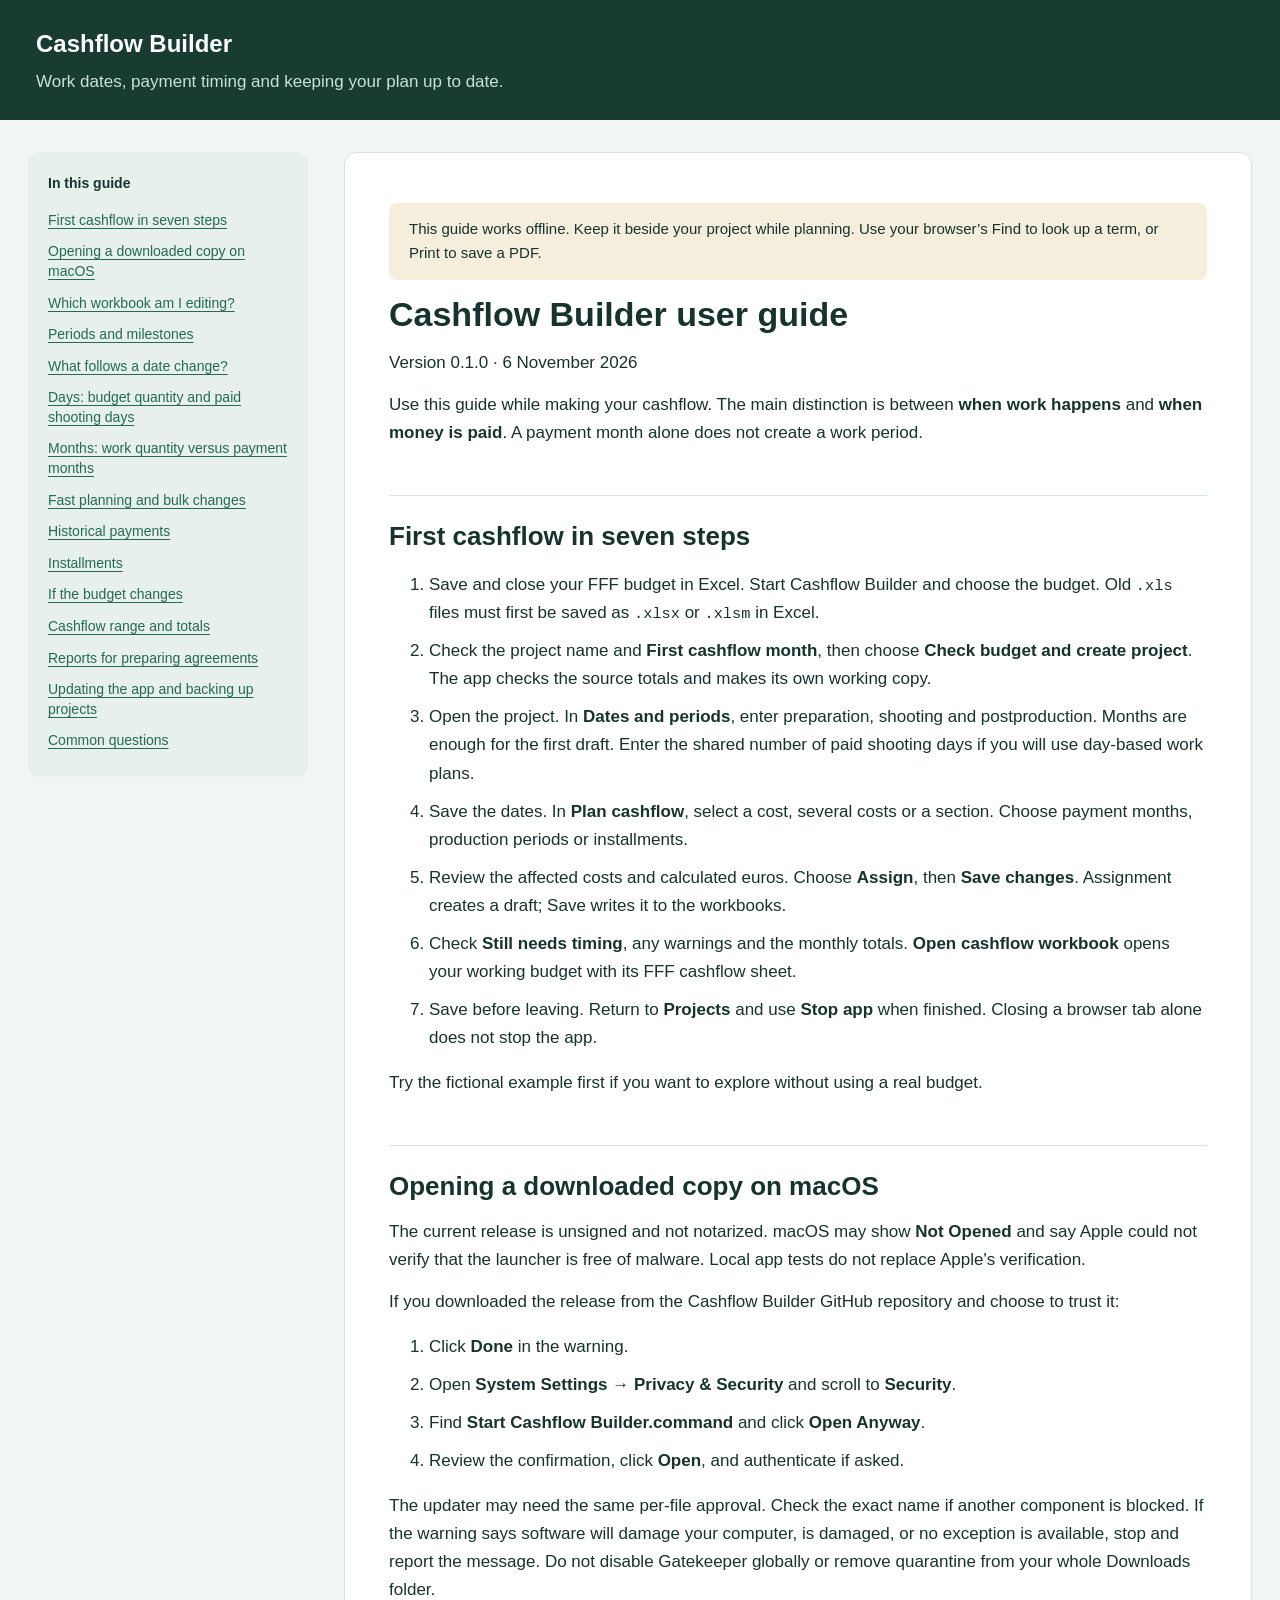
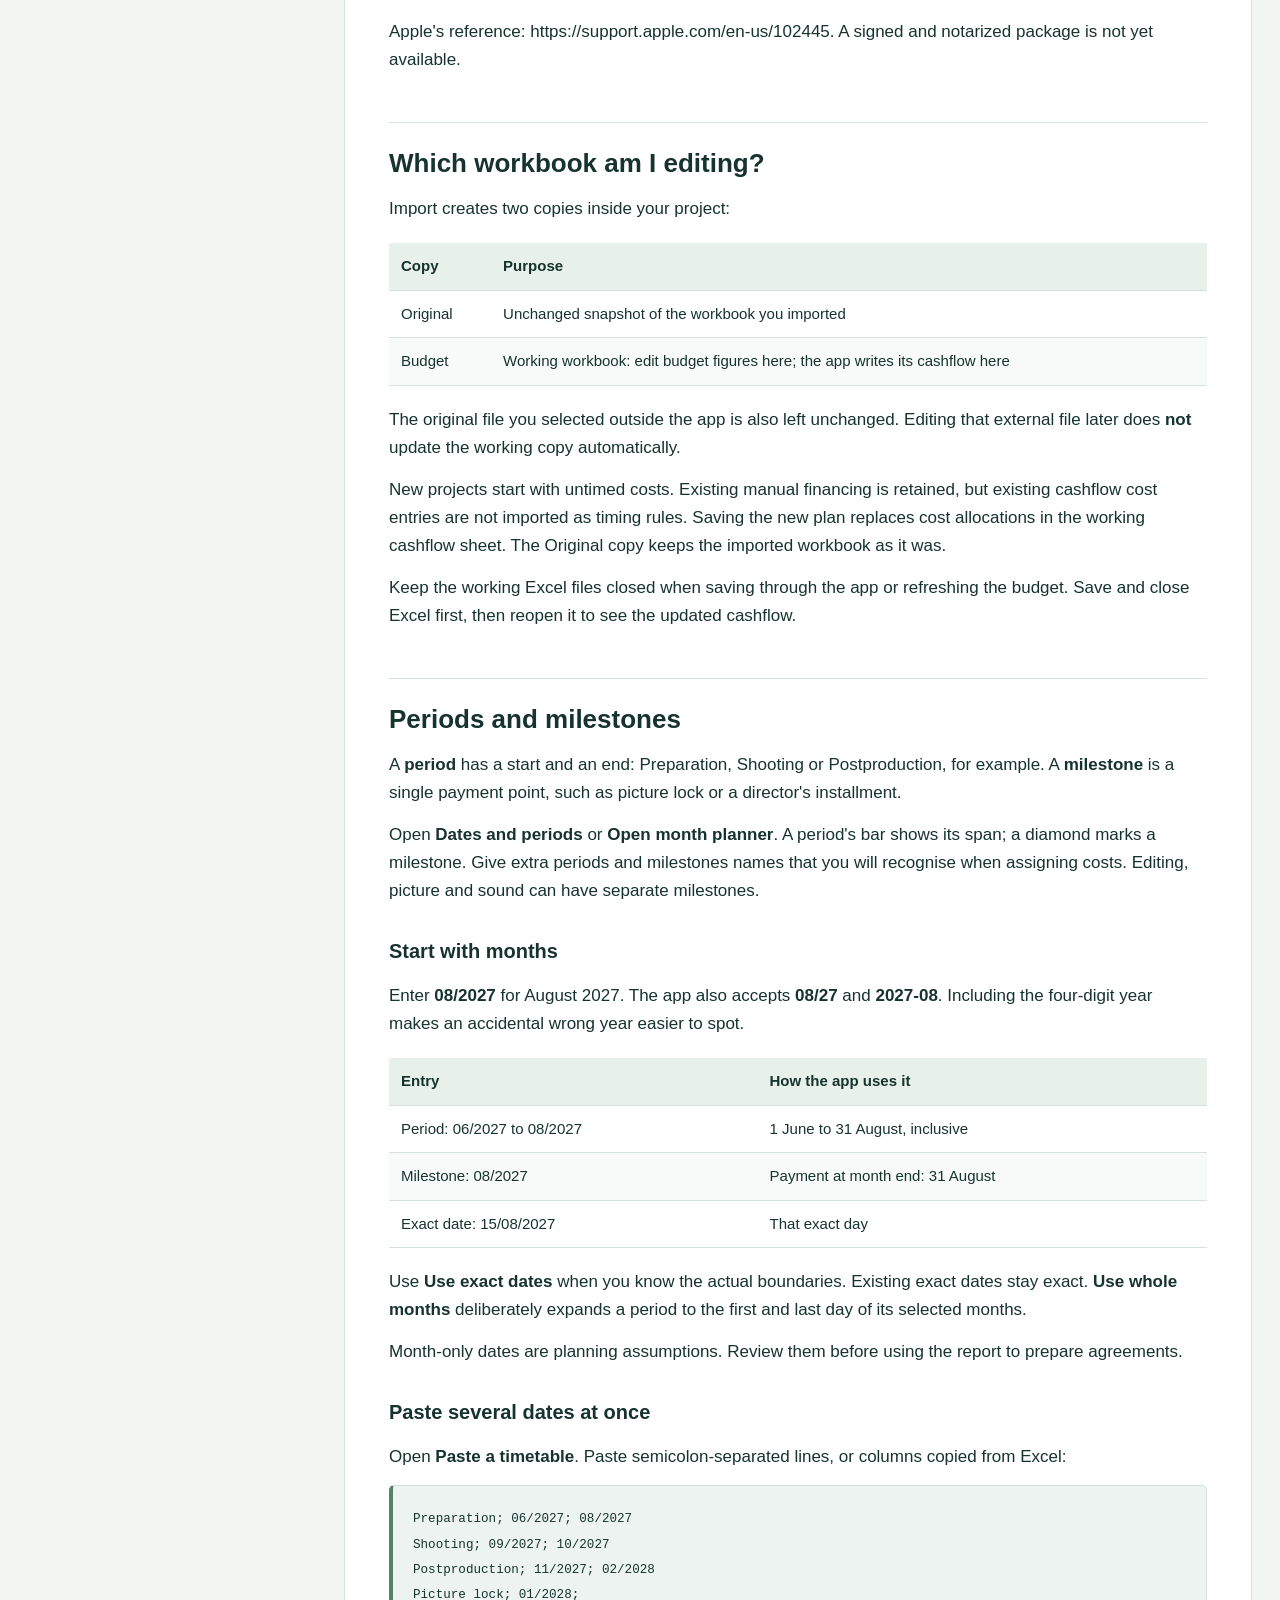
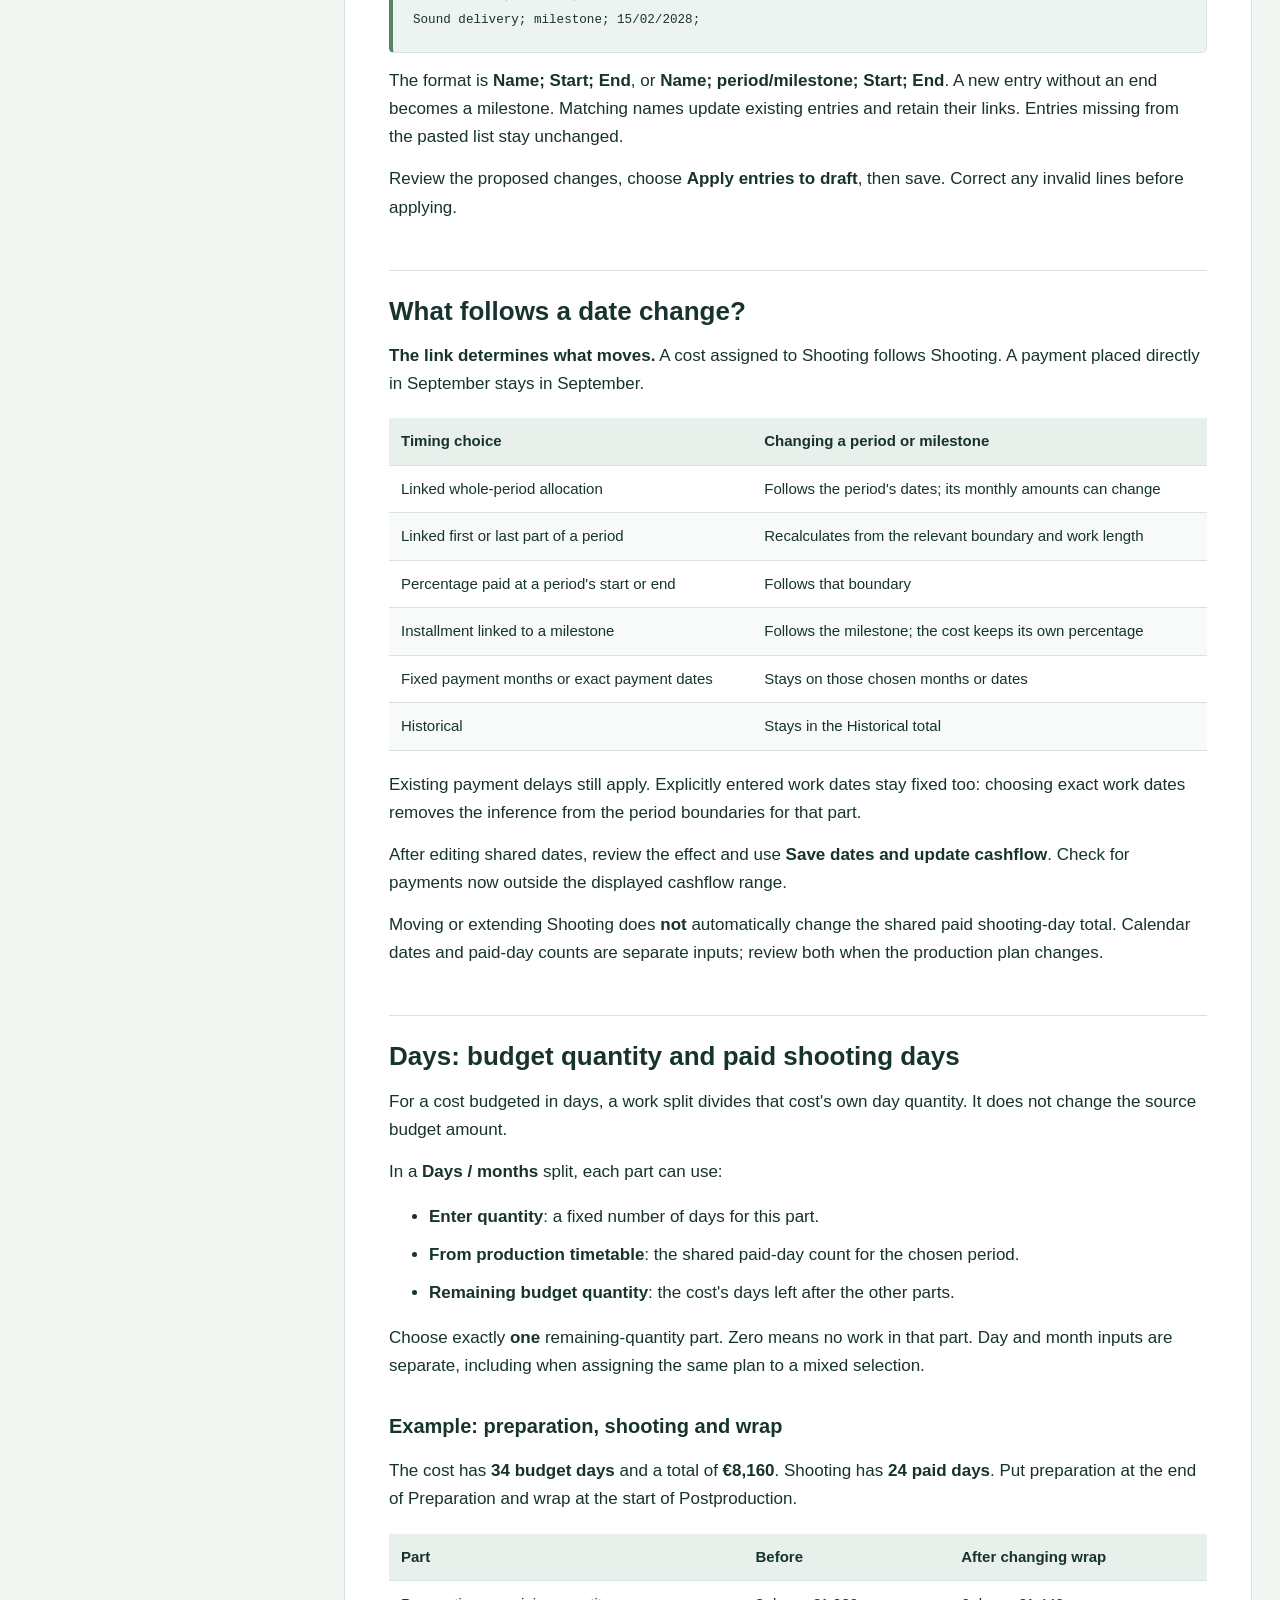
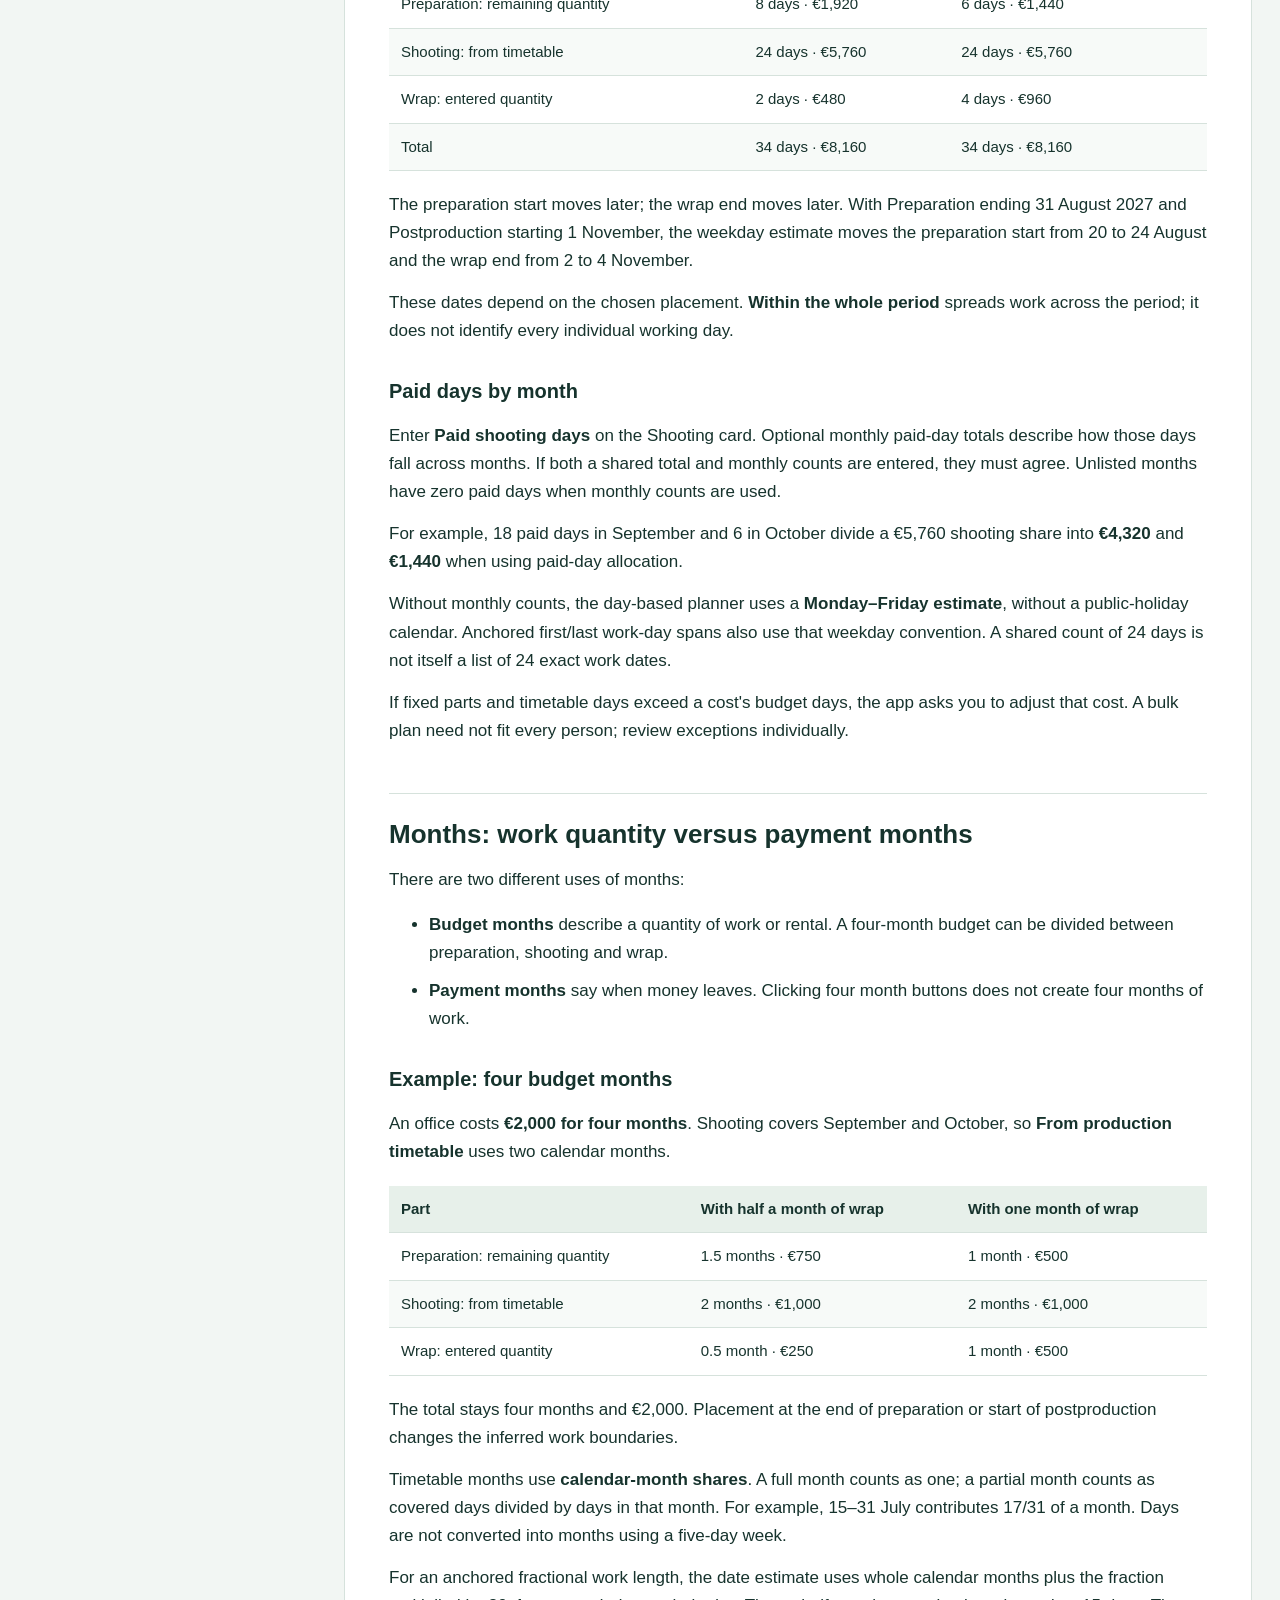
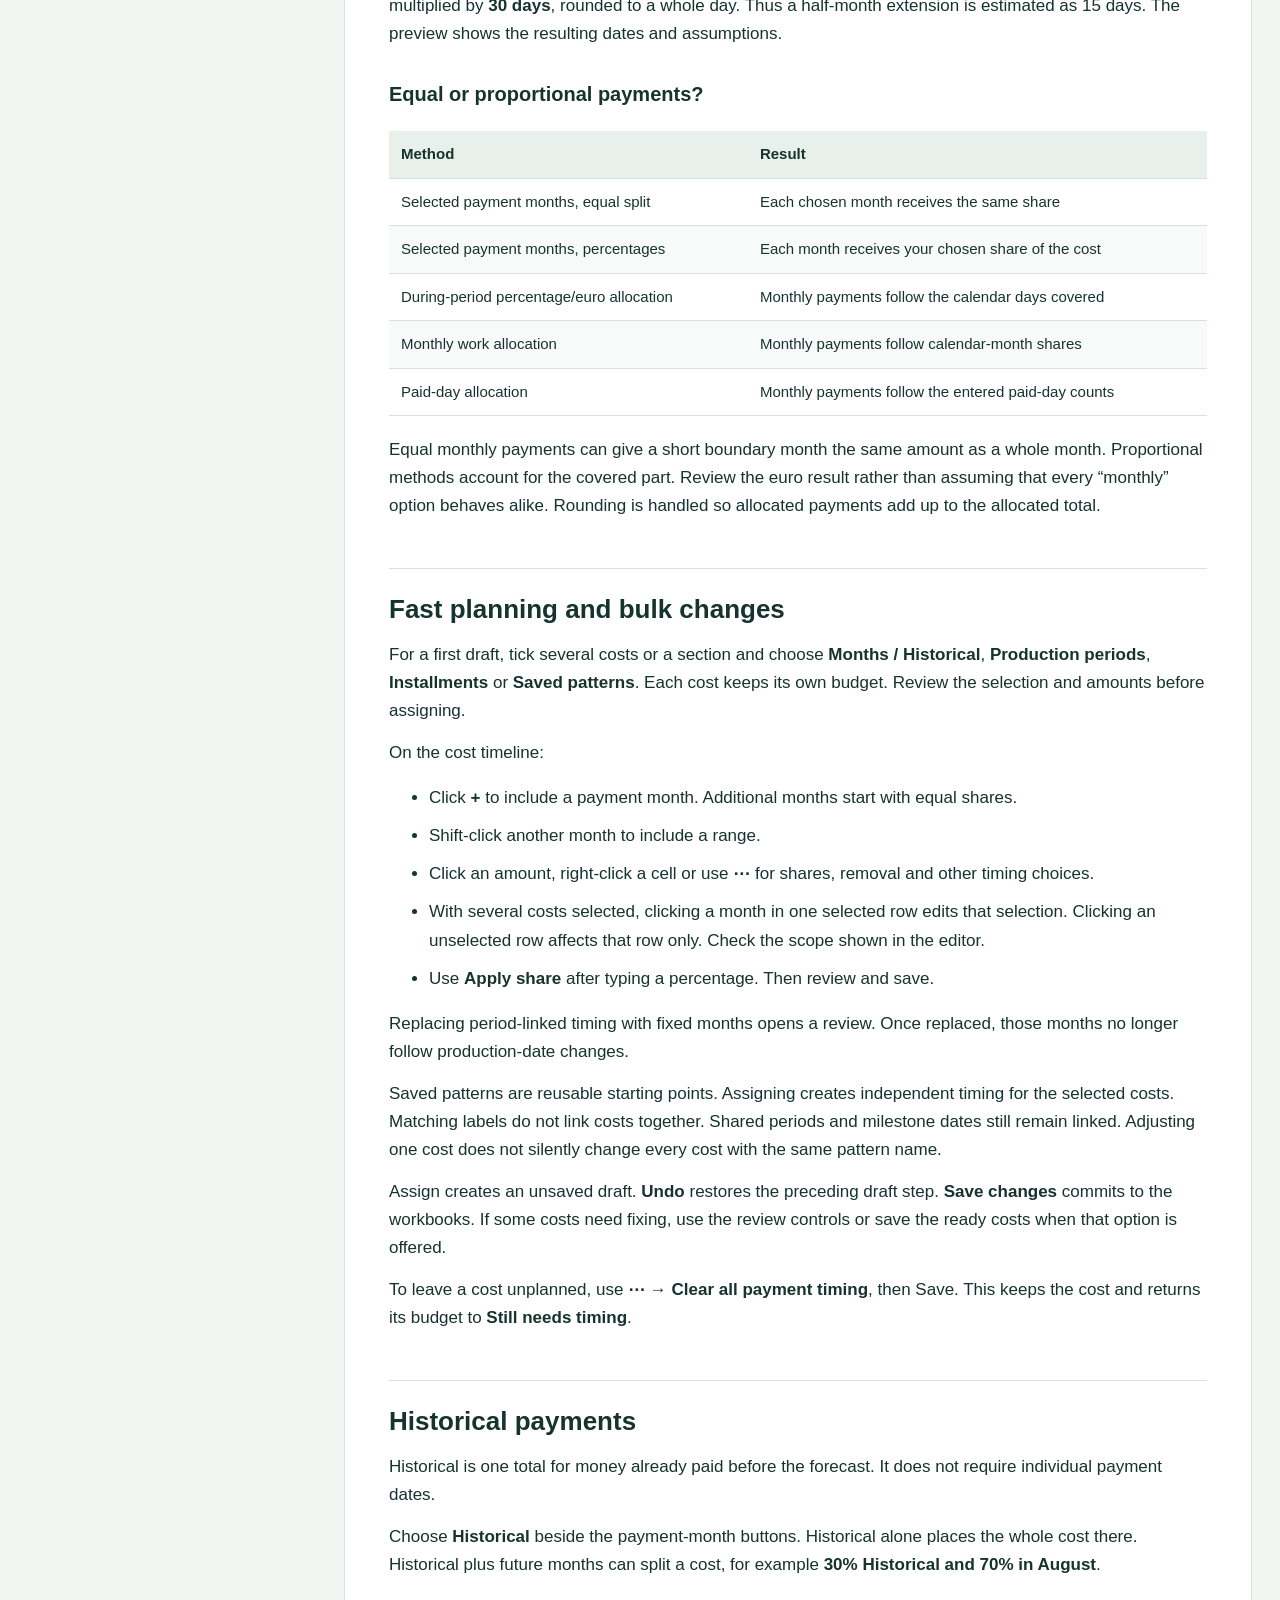
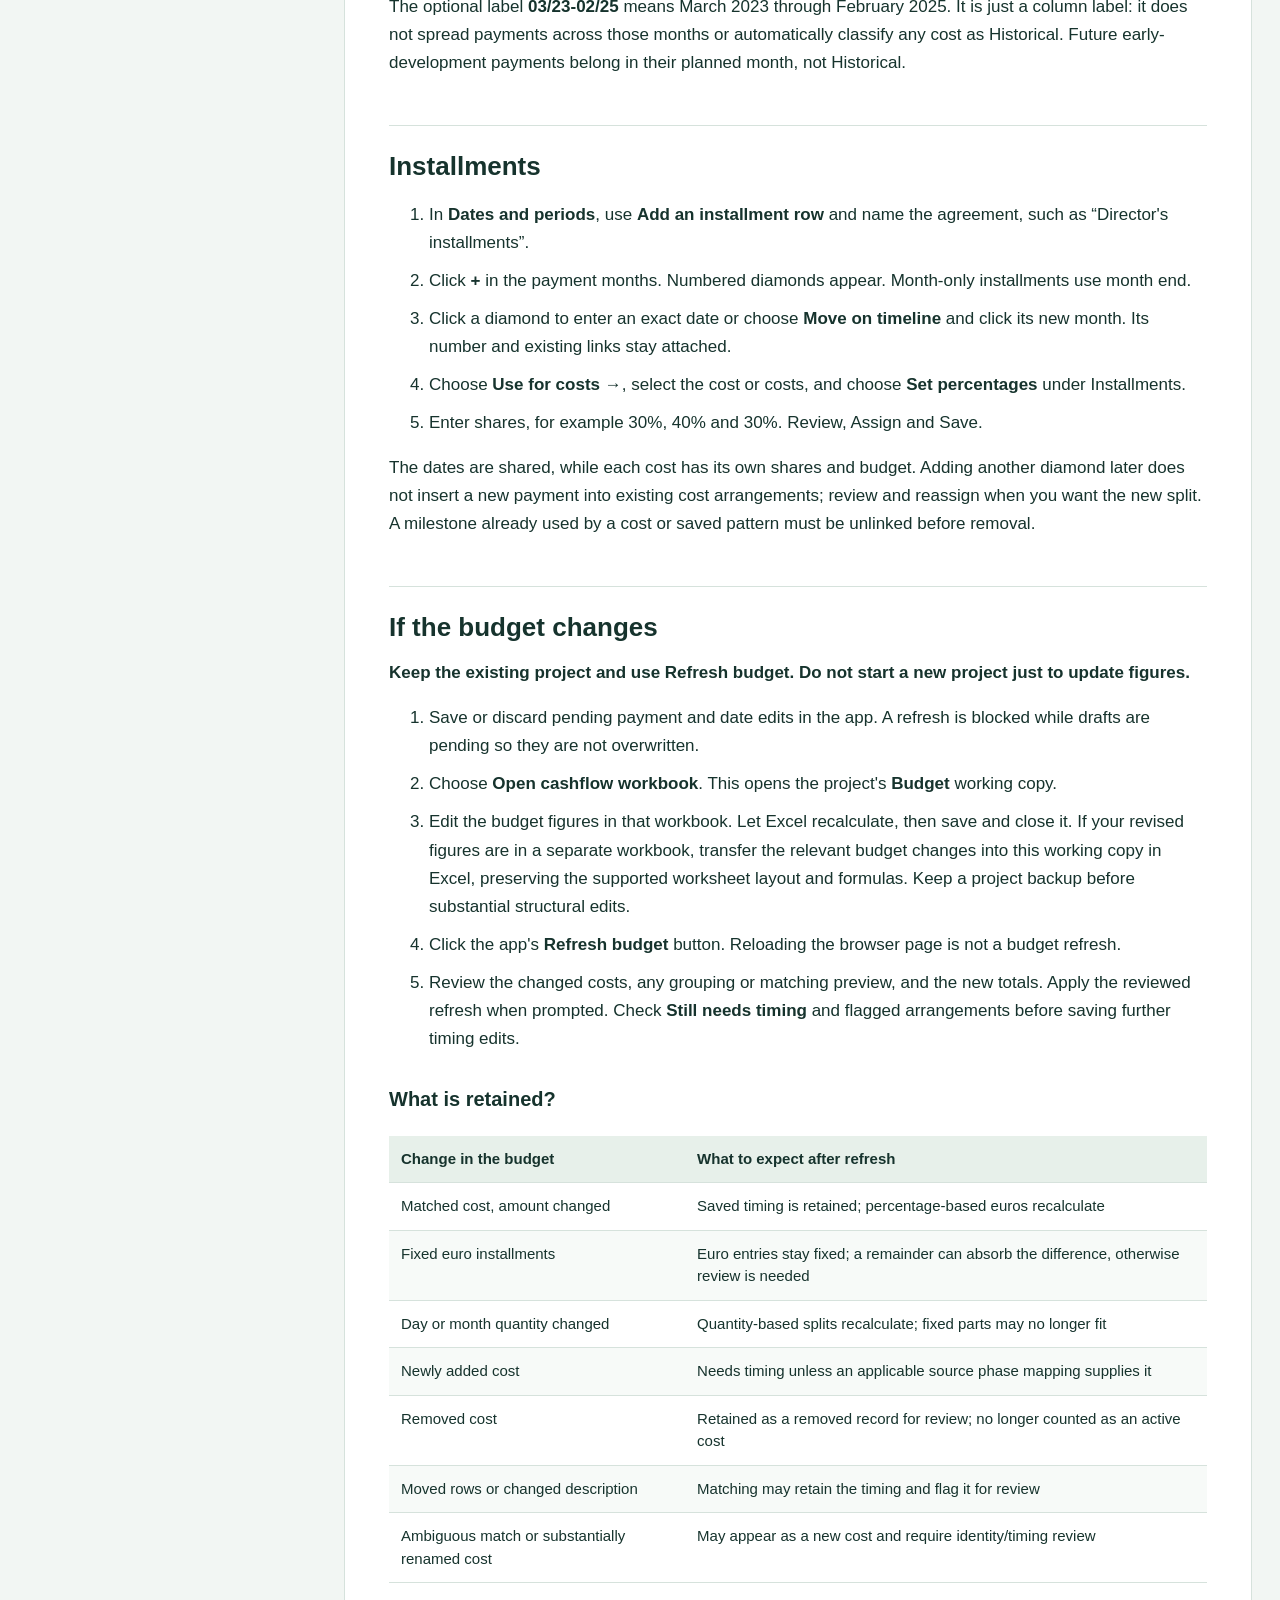
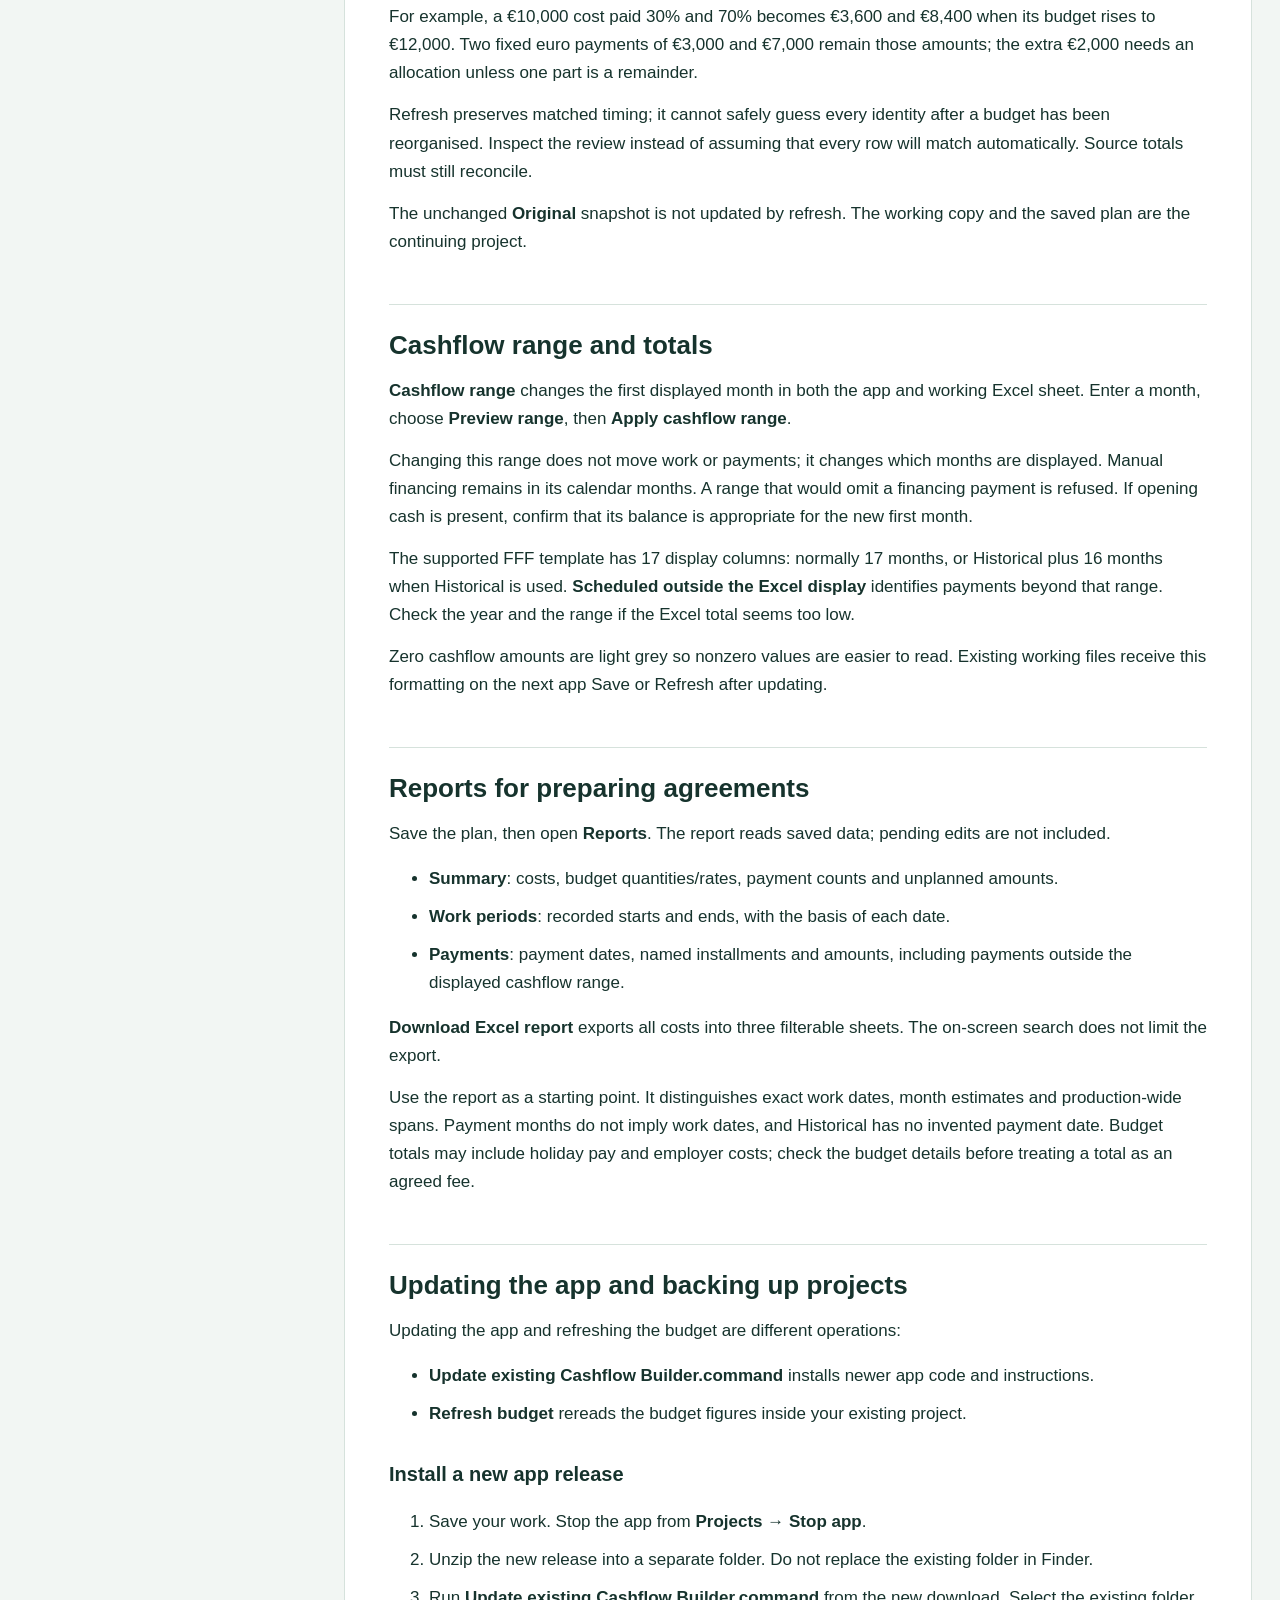
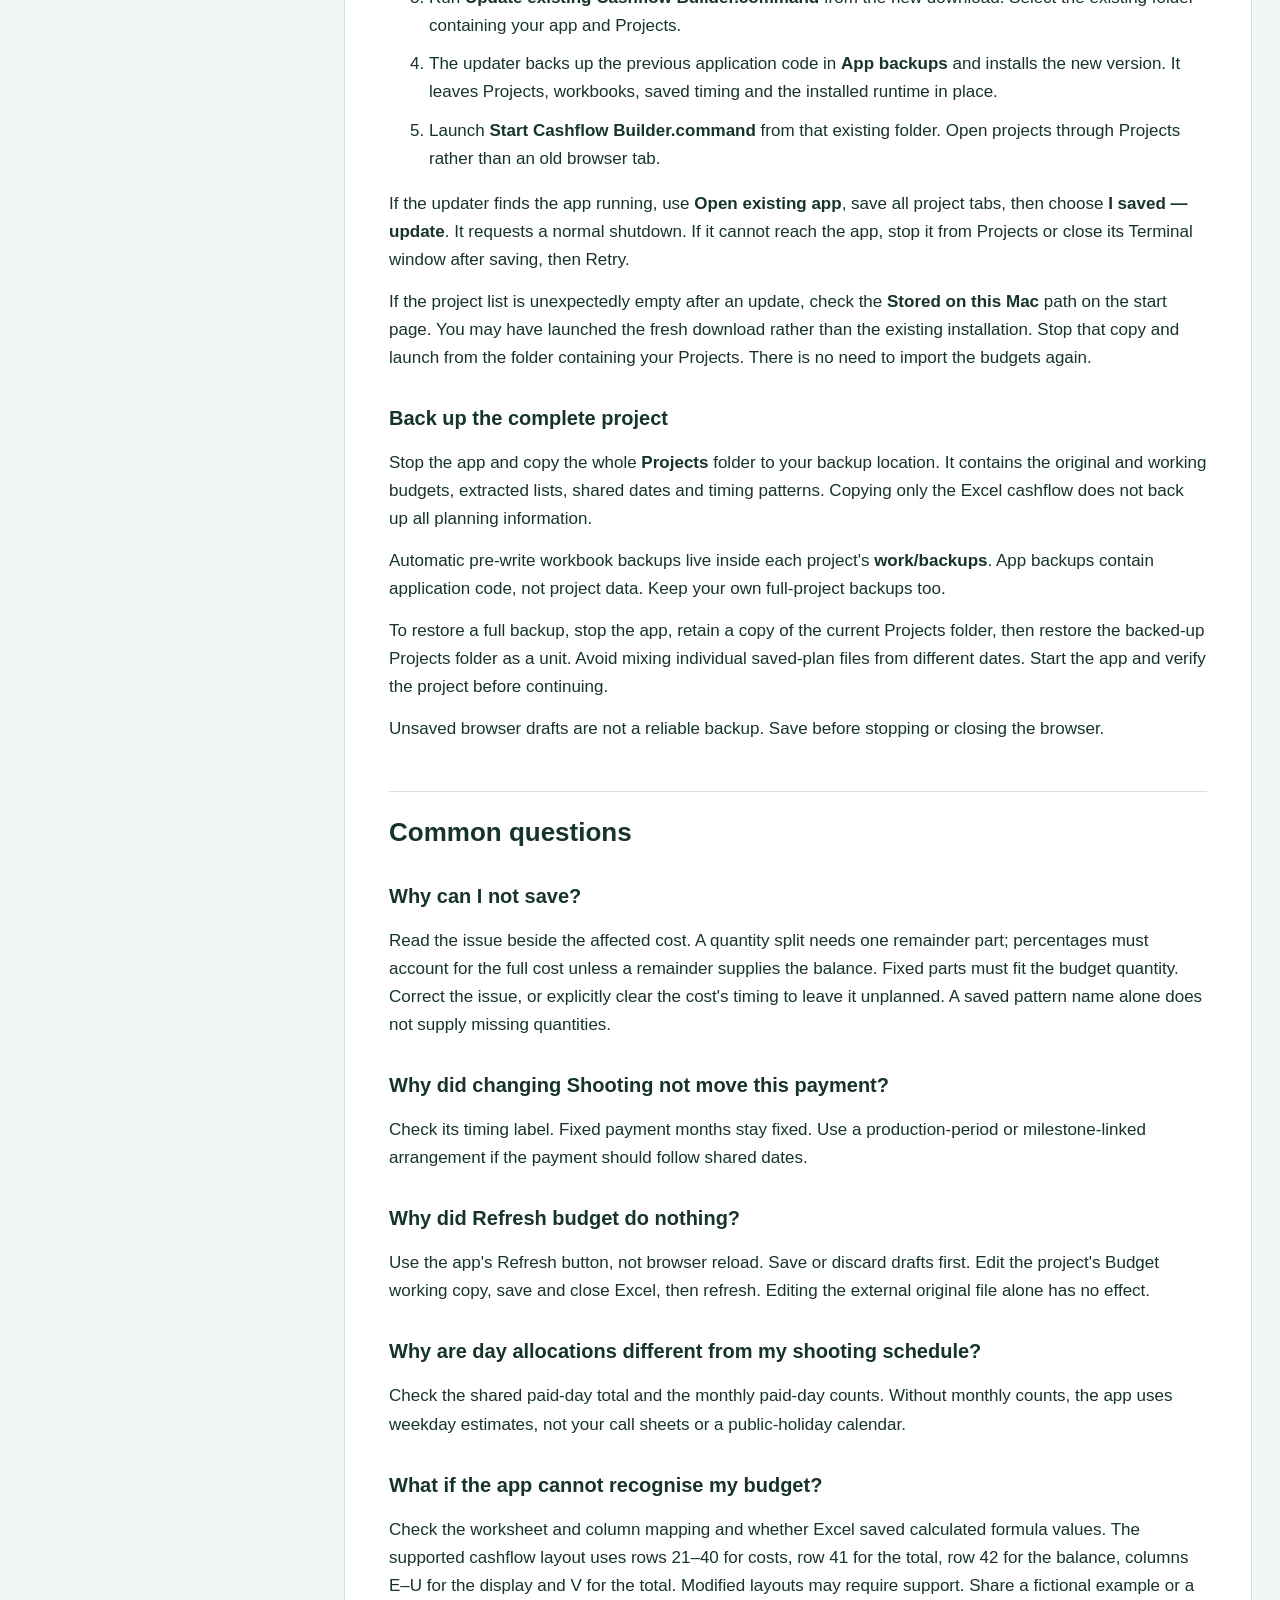
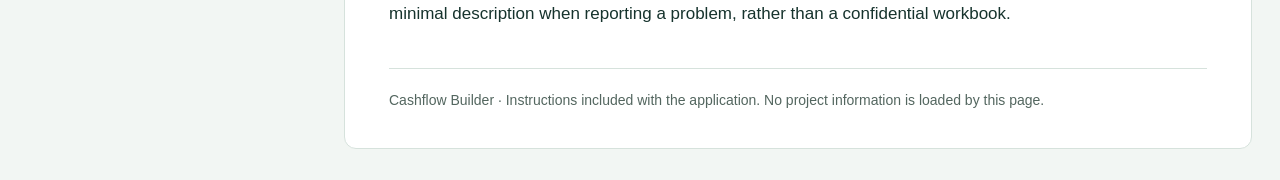
==== commit 9e49e8d1: "Explain macOS first-open approval for unsigned releases" ====
--- a/app/help.html
+++ b/app/help.html
@@ -9,12 +9,18 @@
 pre{overflow-x:auto;background:#edf3f0;border:1px solid var(--line);border-left:4px solid #54836a;border-radius:5px;padding:20px;font:14px/1.8 ui-monospace,monospace}code{font-family:ui-monospace,monospace;font-size:.9em}footer{color:var(--muted);font-size:14px;margin:40px 0 0;border-top:1px solid var(--line);padding-top:20px}.hint{background:#f5eedc;padding:14px 20px;border-radius:8px;font-size:15px}
 @media(max-width:850px){.layout{display:block;padding:0 16px;margin-top:18px}nav{position:static;max-height:none;margin-bottom:20px}main{padding:24px}header{padding:20px}h1{font-size:28px}}
 @media print{body{background:white;font-size:11pt}header,nav,.hint{display:none}.layout{display:block;margin:0;padding:0;max-width:none}main{border:0;padding:0}h2{break-after:avoid}h3{break-after:avoid}tr{break-inside:avoid}table{font-size:10pt}a{color:inherit}}
-</style></head><body><header><strong>Cashflow Builder</strong><p>Work dates, payment timing and keeping your plan up to date.</p></header><div class="layout"><nav aria-label="Guide contents"><strong>In this guide</strong><a href="#first-cashflow-in-seven-steps">First cashflow in seven steps</a><a href="#which-workbook-am-i-editing">Which workbook am I editing?</a><a href="#periods-and-milestones">Periods and milestones</a><a href="#what-follows-a-date-change">What follows a date change?</a><a href="#days-budget-quantity-and-paid-shooting-days">Days: budget quantity and paid shooting days</a><a href="#months-work-quantity-versus-payment-months">Months: work quantity versus payment months</a><a href="#fast-planning-and-bulk-changes">Fast planning and bulk changes</a><a href="#historical-payments">Historical payments</a><a href="#installments">Installments</a><a href="#if-the-budget-changes">If the budget changes</a><a href="#cashflow-range-and-totals">Cashflow range and totals</a><a href="#reports-for-preparing-agreements">Reports for preparing agreements</a><a href="#updating-the-app-and-backing-up-projects">Updating the app and backing up projects</a><a href="#common-questions">Common questions</a></nav><main><p class="hint">This guide works offline. Keep it beside your project while planning. Use your browser’s Find to look up a term, or Print to save a PDF.</p><h1 id="cashflow-builder-user-guide">Cashflow Builder user guide</h1>
+</style></head><body><header><strong>Cashflow Builder</strong><p>Work dates, payment timing and keeping your plan up to date.</p></header><div class="layout"><nav aria-label="Guide contents"><strong>In this guide</strong><a href="#first-cashflow-in-seven-steps">First cashflow in seven steps</a><a href="#opening-a-downloaded-copy-on-macos">Opening a downloaded copy on macOS</a><a href="#which-workbook-am-i-editing">Which workbook am I editing?</a><a href="#periods-and-milestones">Periods and milestones</a><a href="#what-follows-a-date-change">What follows a date change?</a><a href="#days-budget-quantity-and-paid-shooting-days">Days: budget quantity and paid shooting days</a><a href="#months-work-quantity-versus-payment-months">Months: work quantity versus payment months</a><a href="#fast-planning-and-bulk-changes">Fast planning and bulk changes</a><a href="#historical-payments">Historical payments</a><a href="#installments">Installments</a><a href="#if-the-budget-changes">If the budget changes</a><a href="#cashflow-range-and-totals">Cashflow range and totals</a><a href="#reports-for-preparing-agreements">Reports for preparing agreements</a><a href="#updating-the-app-and-backing-up-projects">Updating the app and backing up projects</a><a href="#common-questions">Common questions</a></nav><main><p class="hint">This guide works offline. Keep it beside your project while planning. Use your browser’s Find to look up a term, or Print to save a PDF.</p><h1 id="cashflow-builder-user-guide">Cashflow Builder user guide</h1>
 <p>Version 0.1.0 · 6 November 2026</p>
 <p>Use this guide while making your cashflow. The main distinction is between <strong>when work happens</strong> and <strong>when money is paid</strong>. A payment month alone does not create a work period.</p>
 <h2 id="first-cashflow-in-seven-steps">First cashflow in seven steps</h2>
 <ol><li>Save and close your FFF budget in Excel. Start Cashflow Builder and choose the budget. Old <code>.xls</code> files must first be saved as <code>.xlsx</code> or <code>.xlsm</code> in Excel.</li><li>Check the project name and <strong>First cashflow month</strong>, then choose <strong>Check budget and create project</strong>. The app checks the source totals and makes its own working copy.</li><li>Open the project. In <strong>Dates and periods</strong>, enter preparation, shooting and postproduction. Months are enough for the first draft. Enter the shared number of paid shooting days if you will use day-based work plans.</li><li>Save the dates. In <strong>Plan cashflow</strong>, select a cost, several costs or a section. Choose payment months, production periods or installments.</li><li>Review the affected costs and calculated euros. Choose <strong>Assign</strong>, then <strong>Save changes</strong>. Assignment creates a draft; Save writes it to the workbooks.</li><li>Check <strong>Still needs timing</strong>, any warnings and the monthly totals. <strong>Open cashflow workbook</strong> opens your working budget with its FFF cashflow sheet.</li><li>Save before leaving. Return to <strong>Projects</strong> and use <strong>Stop app</strong> when finished. Closing a browser tab alone does not stop the app.</li></ol>
 <p>Try the fictional example first if you want to explore without using a real budget.</p>
+<h2 id="opening-a-downloaded-copy-on-macos">Opening a downloaded copy on macOS</h2>
+<p>The current release is unsigned and not notarized. macOS may show <strong>Not Opened</strong> and say Apple could not verify that the launcher is free of malware. Local app tests do not replace Apple&#x27;s verification.</p>
+<p>If you downloaded the release from the Cashflow Builder GitHub repository and choose to trust it:</p>
+<ol><li>Click <strong>Done</strong> in the warning.</li><li>Open <strong>System Settings → Privacy &amp; Security</strong> and scroll to <strong>Security</strong>.</li><li>Find <strong>Start Cashflow Builder.command</strong> and click <strong>Open Anyway</strong>.</li><li>Review the confirmation, click <strong>Open</strong>, and authenticate if asked.</li></ol>
+<p>The updater may need the same per-file approval. Check the exact name if another component is blocked. If the warning says software will damage your computer, is damaged, or no exception is available, stop and report the message. Do not disable Gatekeeper globally or remove quarantine from your whole Downloads folder.</p>
+<p>Apple&#x27;s reference: https://support.apple.com/en-us/102445. A signed and notarized package is not yet available.</p>
 <h2 id="which-workbook-am-i-editing">Which workbook am I editing?</h2>
 <p>Import creates two copies inside your project:</p>
 <div class="table-scroll"><table><thead><tr><th scope="col">Copy</th><th scope="col">Purpose</th></tr></thead><tbody><tr><td>Original</td><td>Unchanged snapshot of the workbook you imported</td></tr><tr><td>Budget</td><td>Working workbook: edit budget figures here; the app writes its cashflow here</td></tr></tbody></table></div>
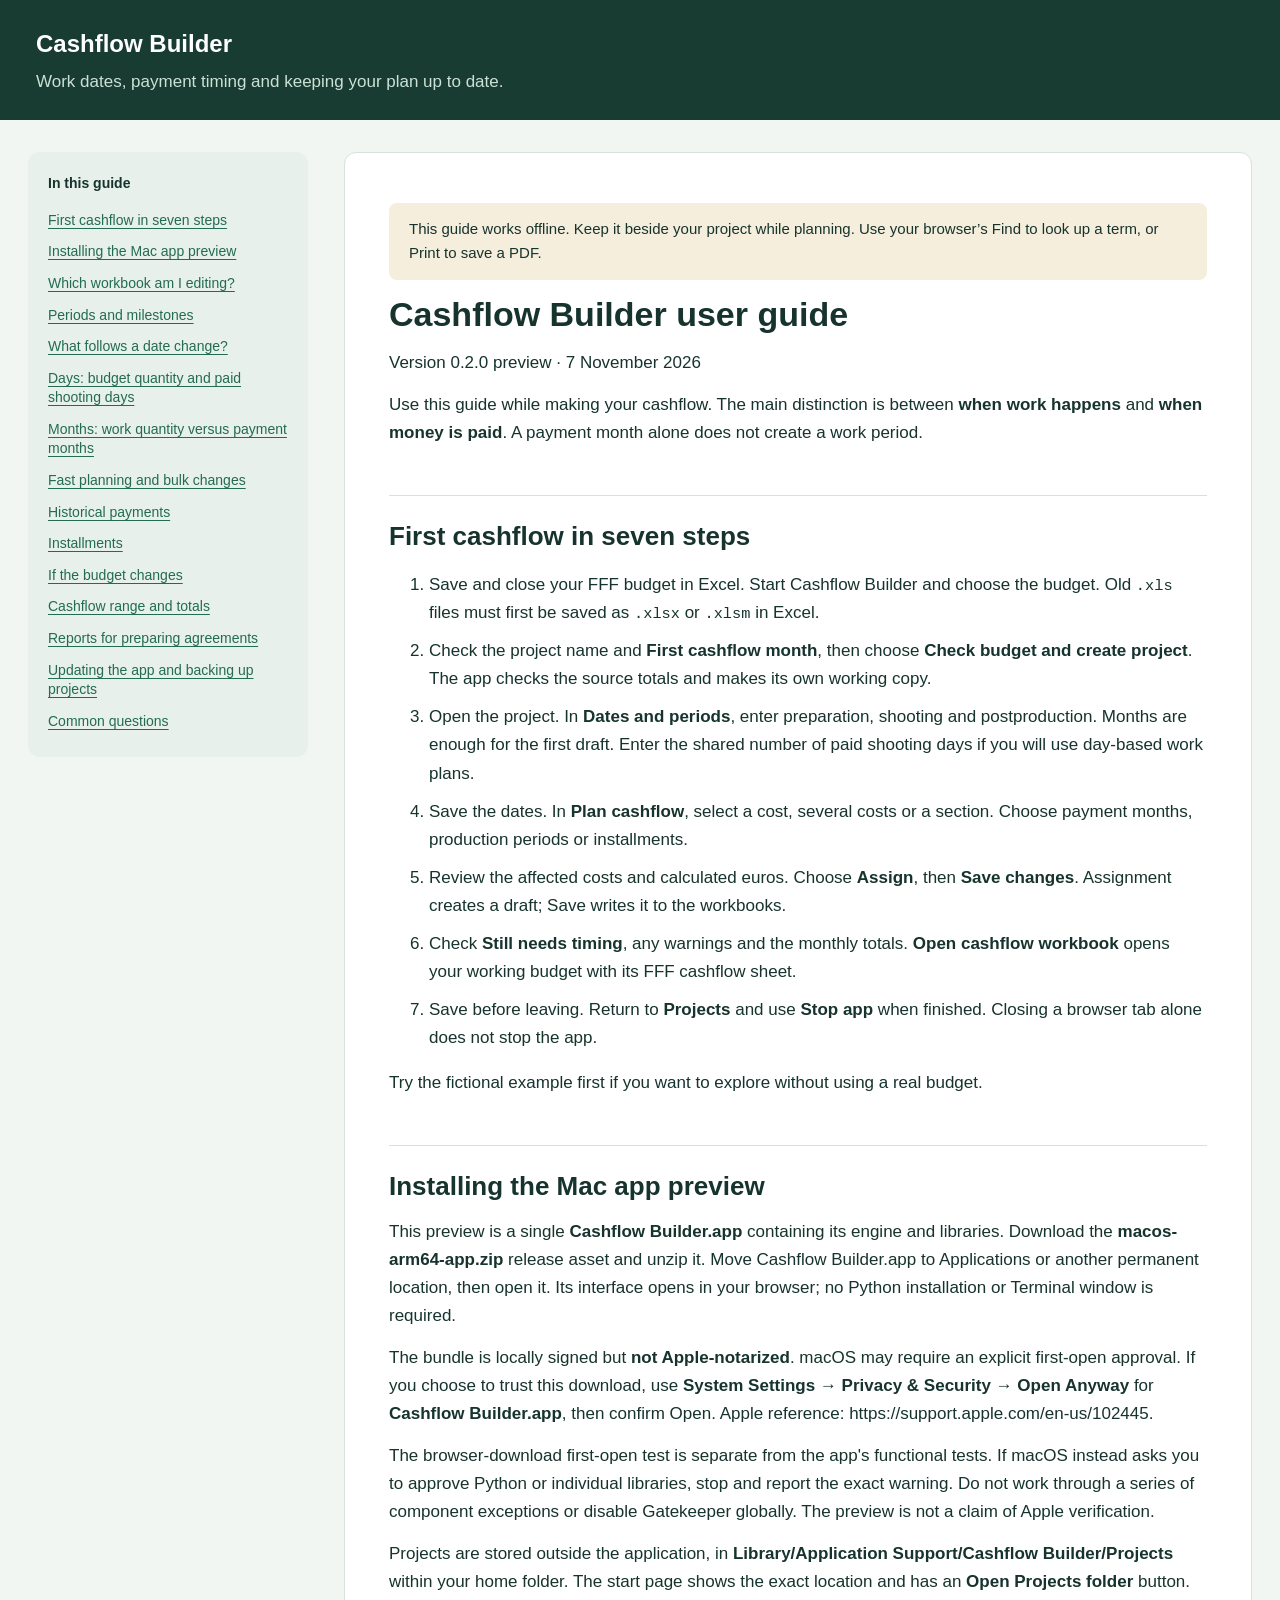
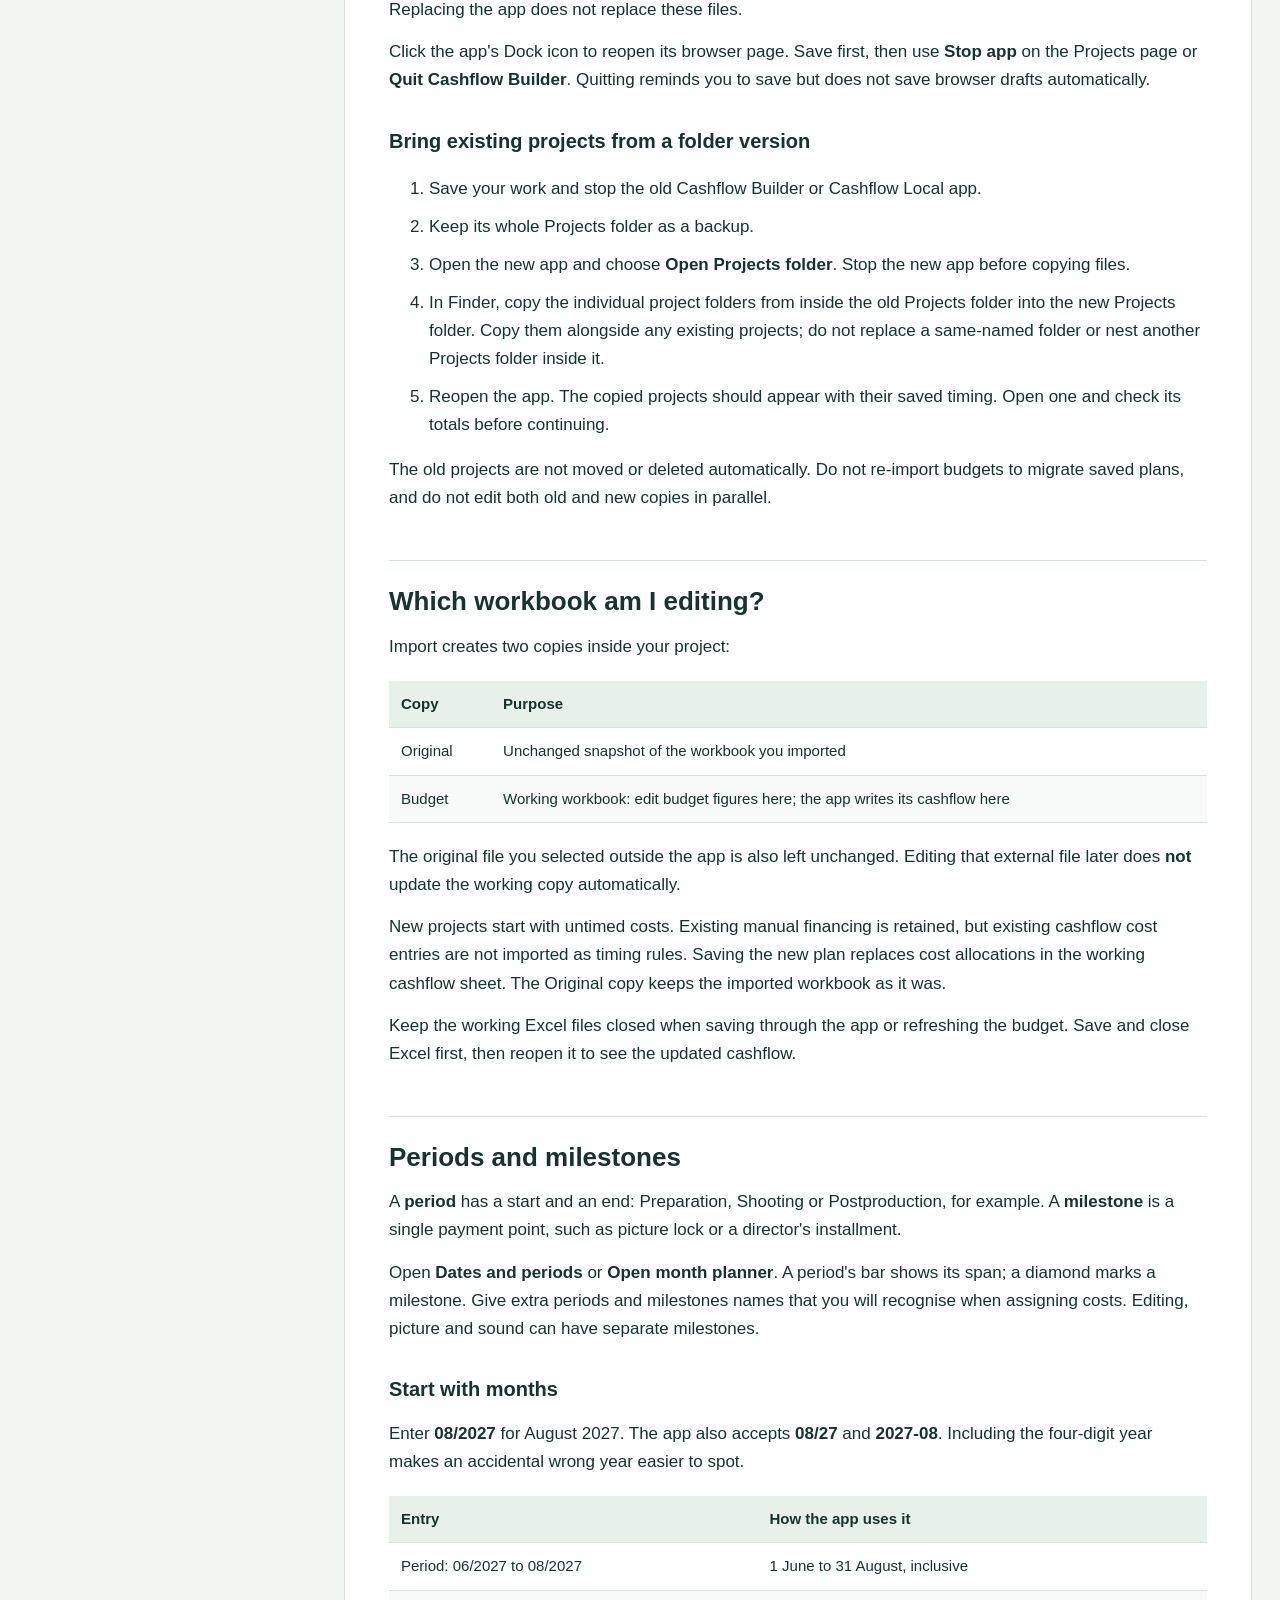
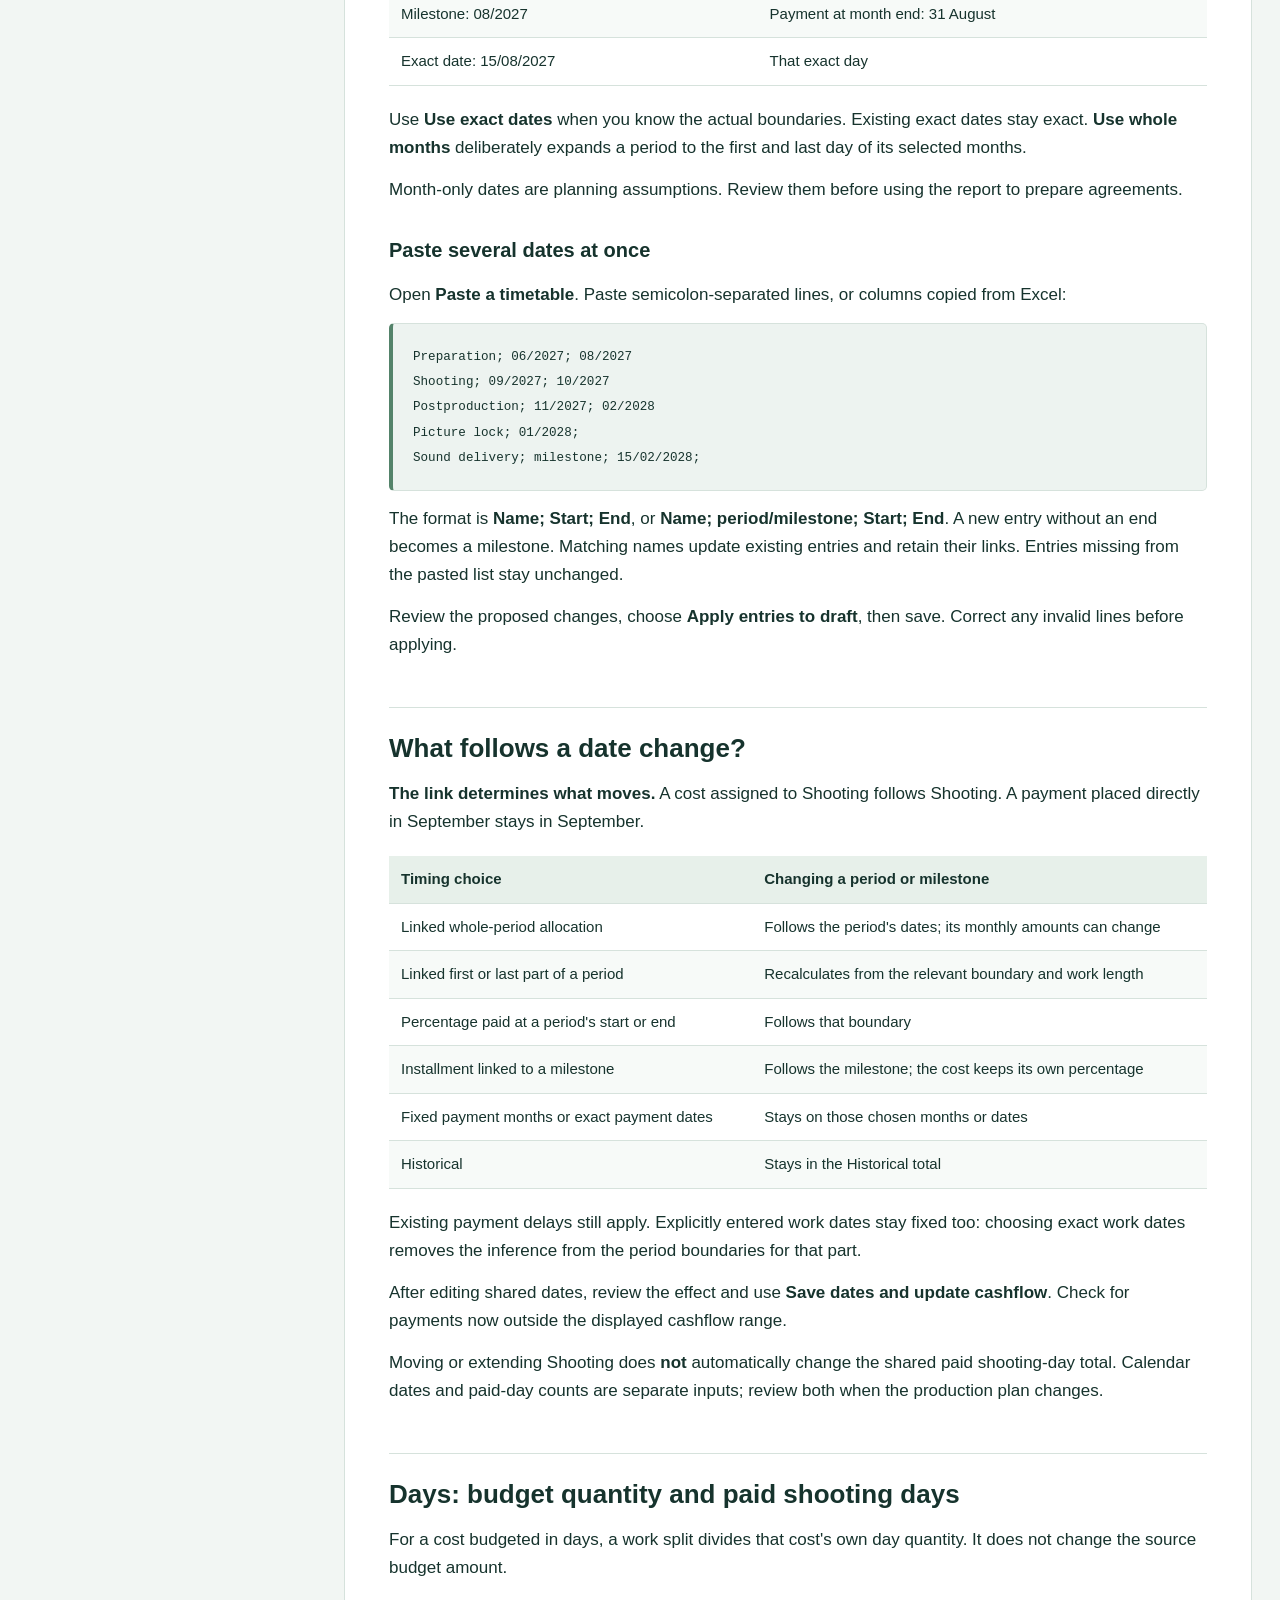
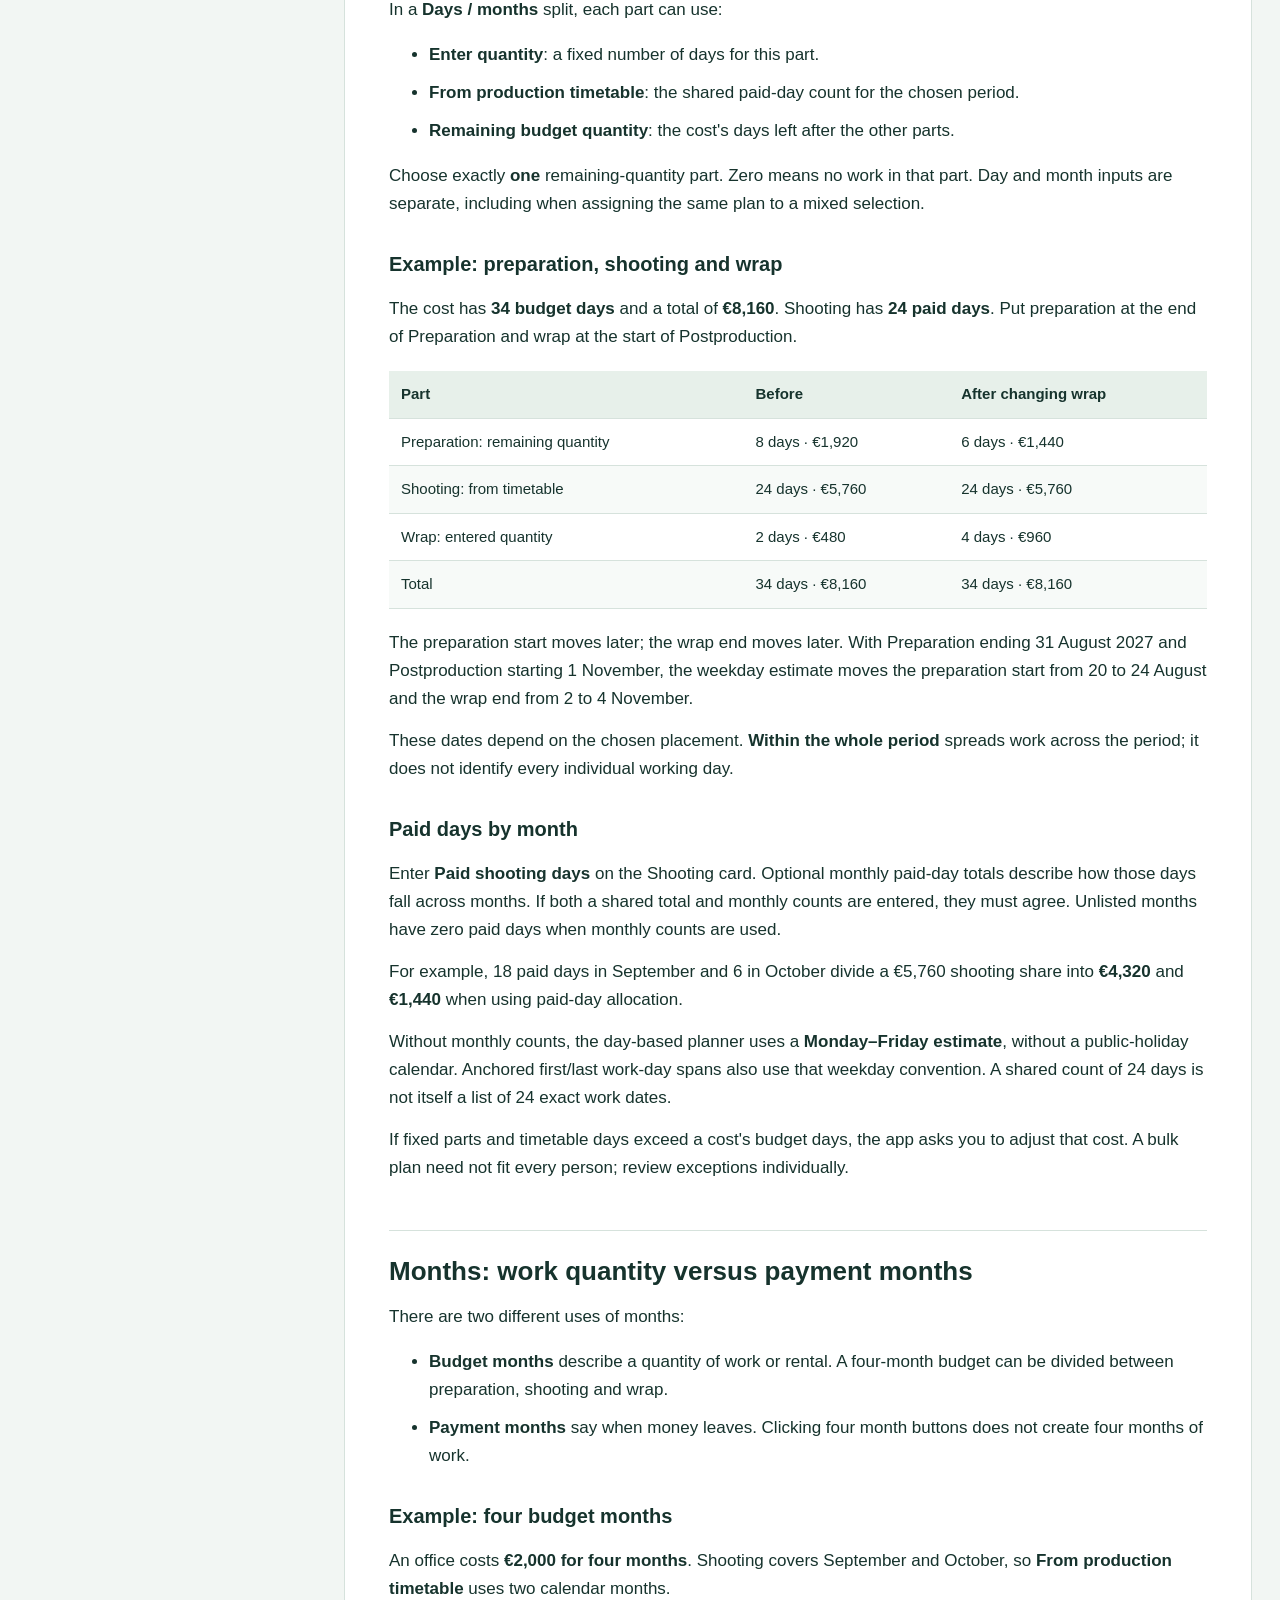
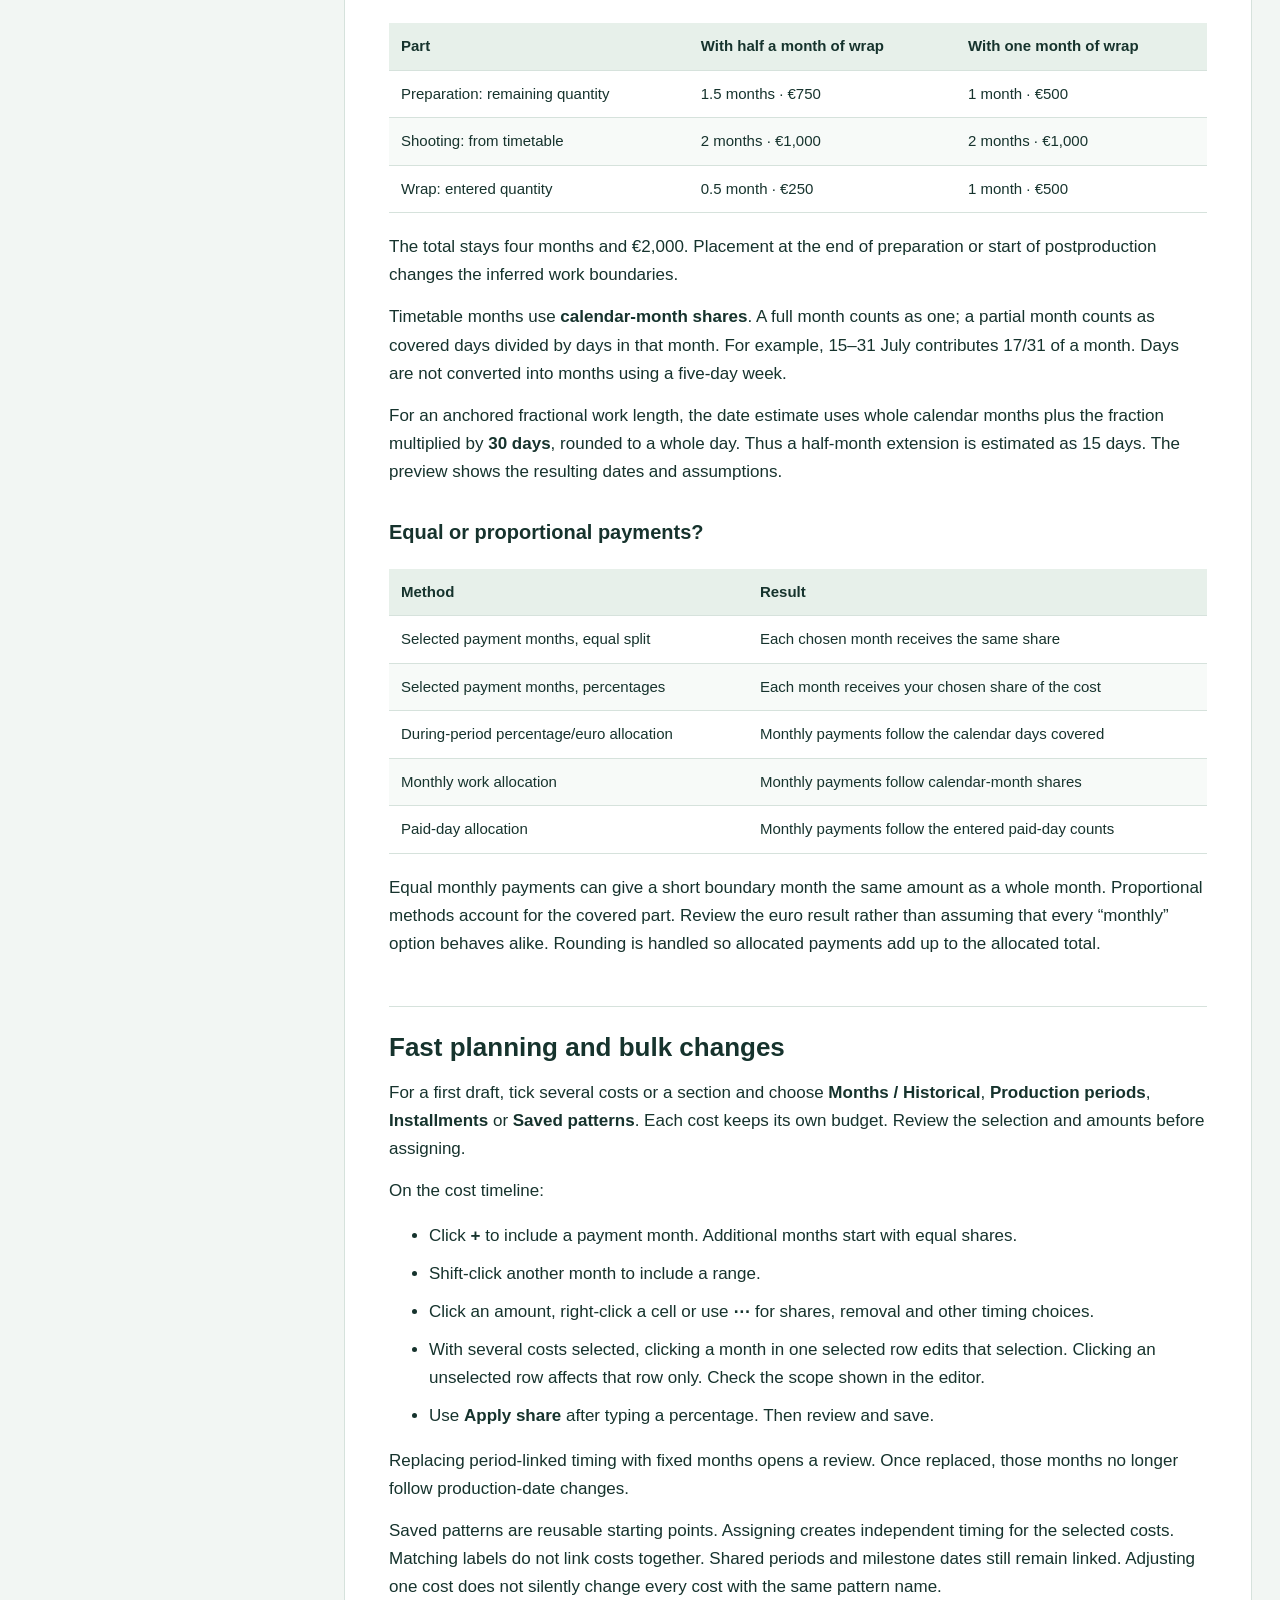
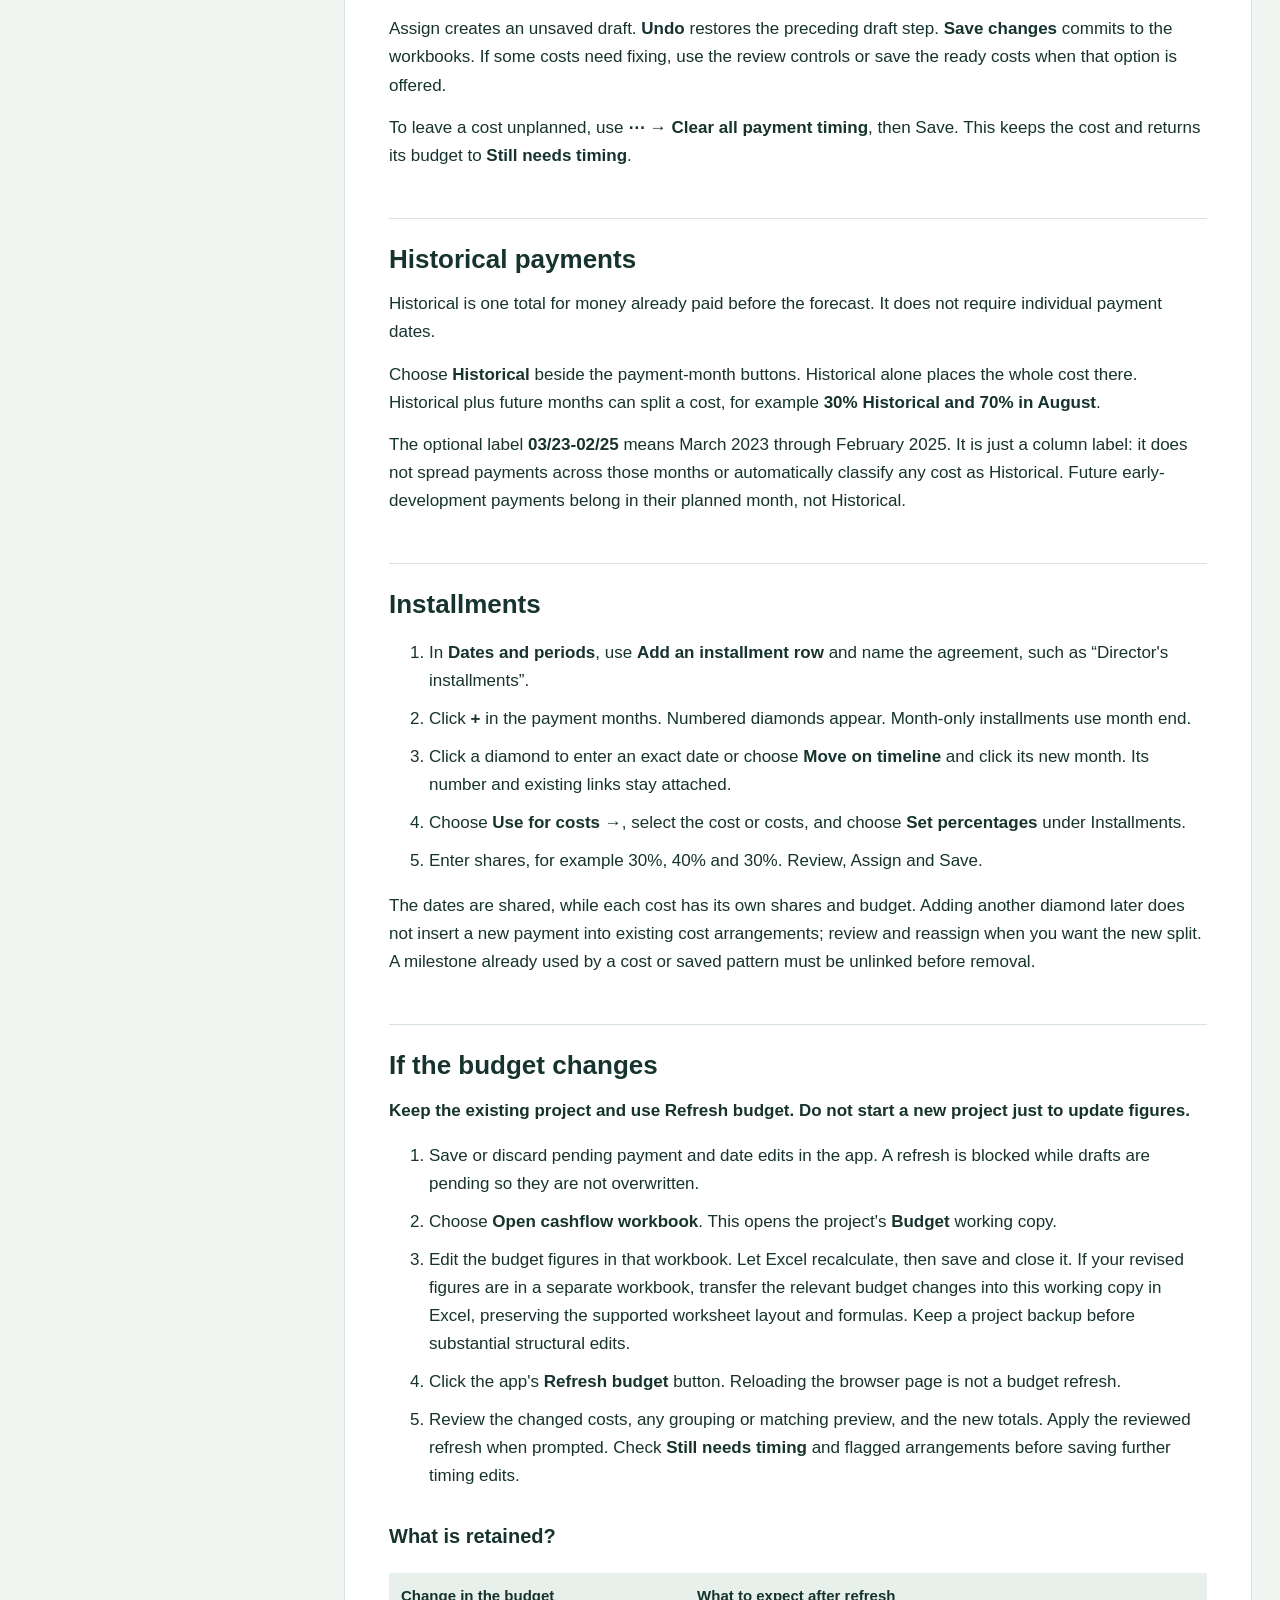
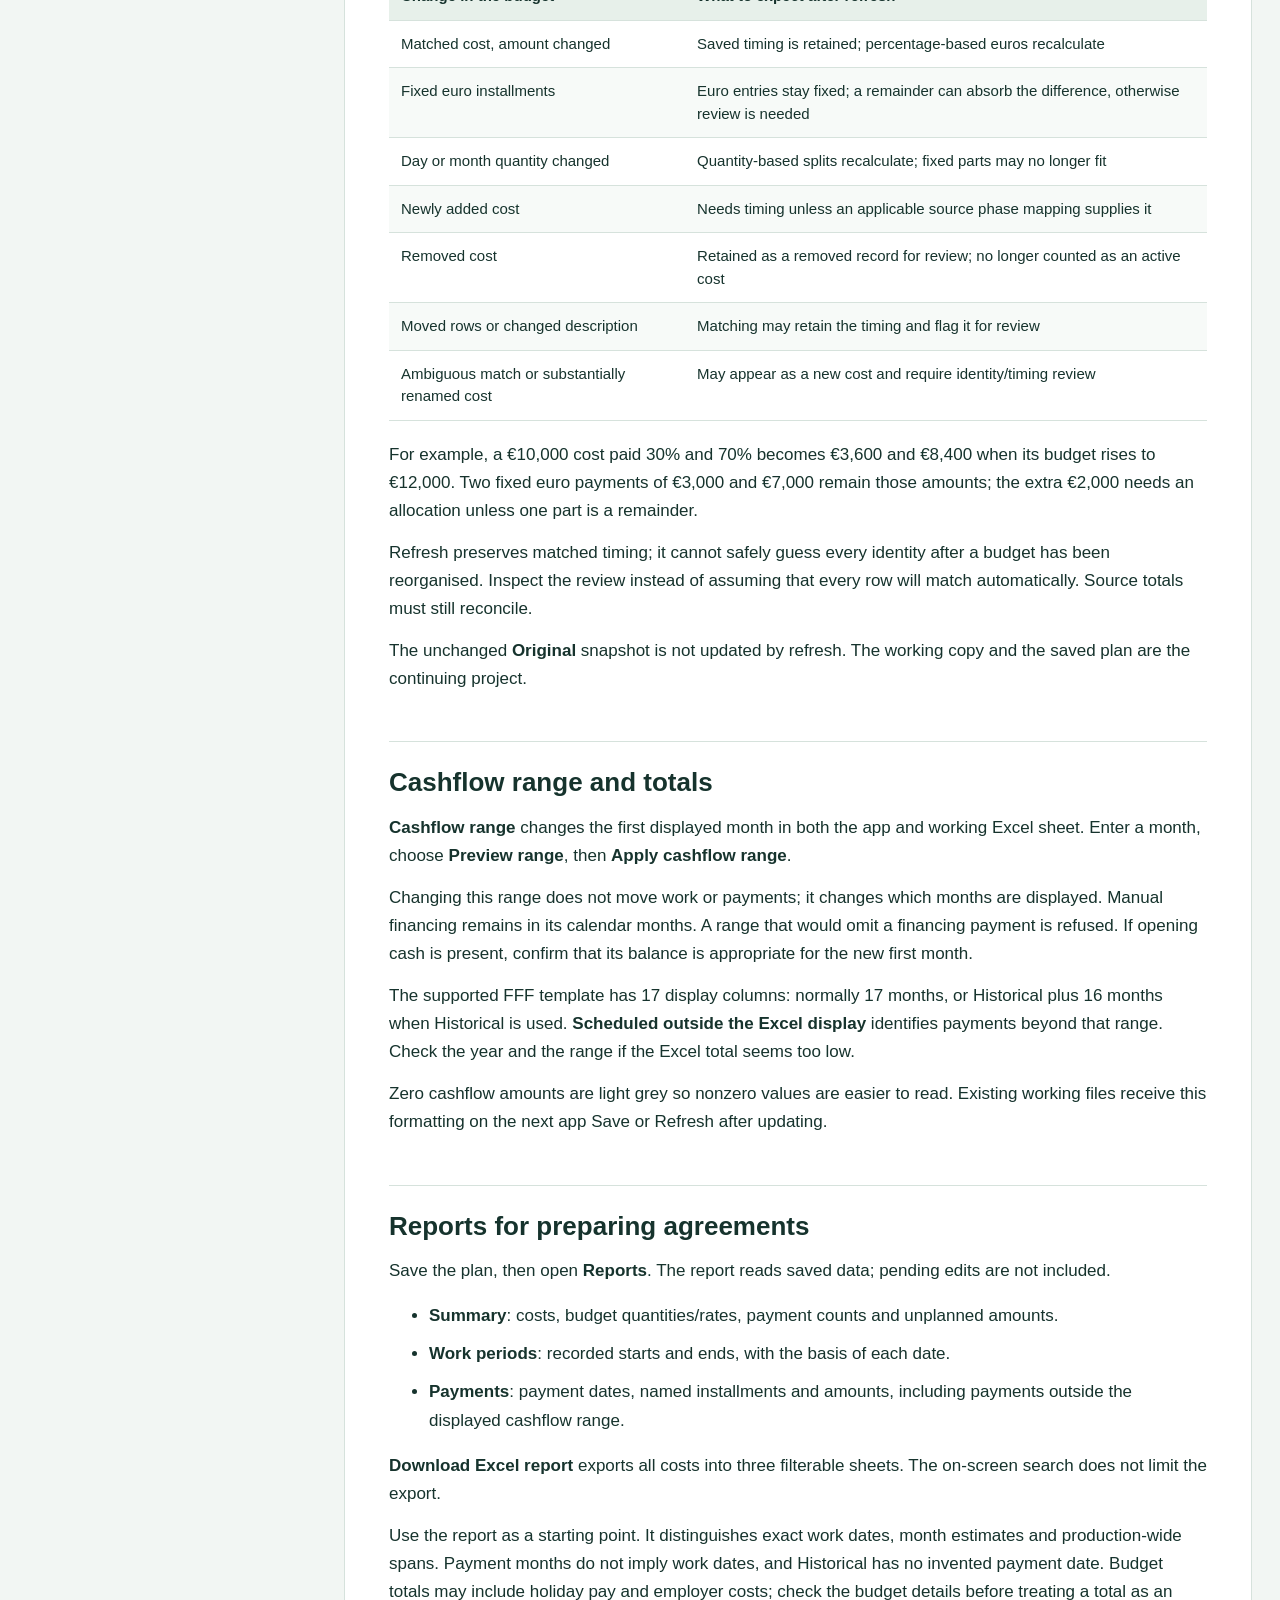
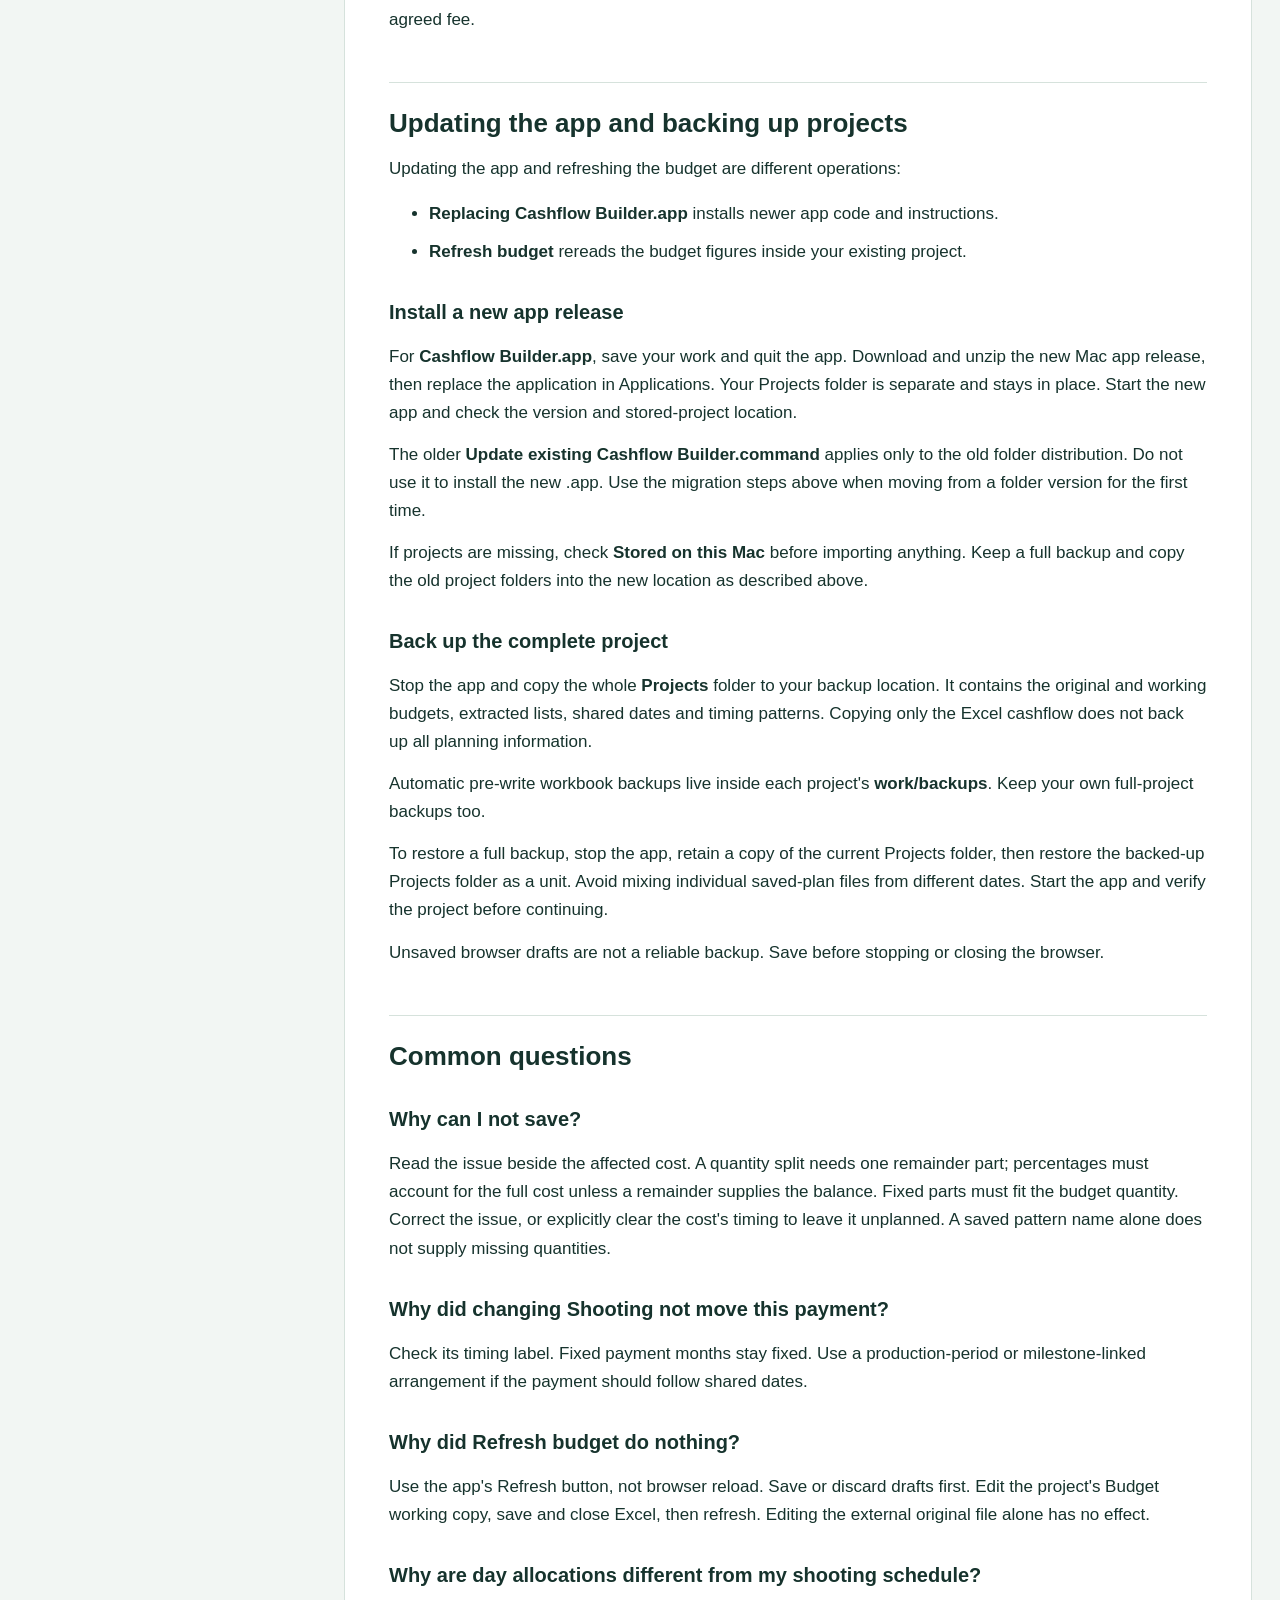
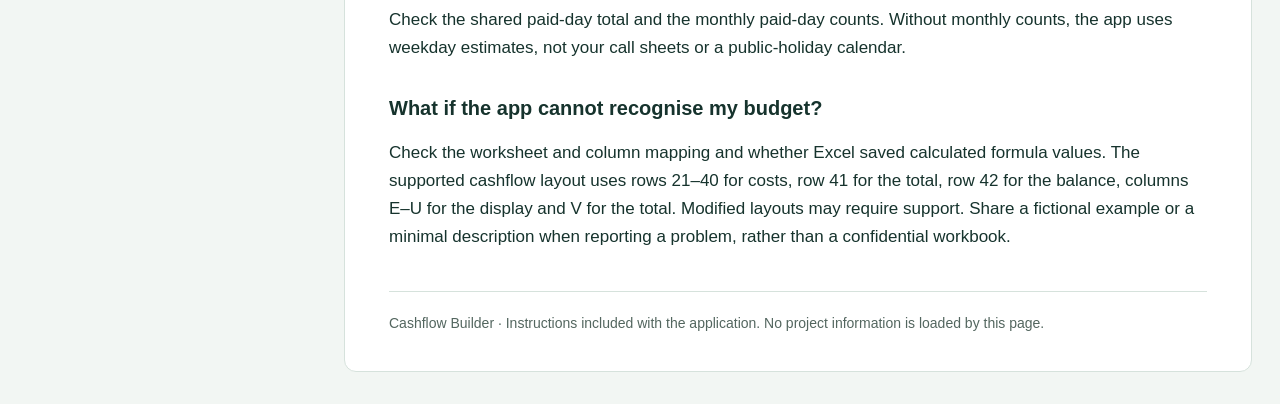
==== commit ba4dda40: "Bundle Cashflow Builder as a Mac app with external project storage" ====
--- a/app/help.html
+++ b/app/help.html
@@ -9,18 +9,21 @@
 pre{overflow-x:auto;background:#edf3f0;border:1px solid var(--line);border-left:4px solid #54836a;border-radius:5px;padding:20px;font:14px/1.8 ui-monospace,monospace}code{font-family:ui-monospace,monospace;font-size:.9em}footer{color:var(--muted);font-size:14px;margin:40px 0 0;border-top:1px solid var(--line);padding-top:20px}.hint{background:#f5eedc;padding:14px 20px;border-radius:8px;font-size:15px}
 @media(max-width:850px){.layout{display:block;padding:0 16px;margin-top:18px}nav{position:static;max-height:none;margin-bottom:20px}main{padding:24px}header{padding:20px}h1{font-size:28px}}
 @media print{body{background:white;font-size:11pt}header,nav,.hint{display:none}.layout{display:block;margin:0;padding:0;max-width:none}main{border:0;padding:0}h2{break-after:avoid}h3{break-after:avoid}tr{break-inside:avoid}table{font-size:10pt}a{color:inherit}}
-</style></head><body><header><strong>Cashflow Builder</strong><p>Work dates, payment timing and keeping your plan up to date.</p></header><div class="layout"><nav aria-label="Guide contents"><strong>In this guide</strong><a href="#first-cashflow-in-seven-steps">First cashflow in seven steps</a><a href="#opening-a-downloaded-copy-on-macos">Opening a downloaded copy on macOS</a><a href="#which-workbook-am-i-editing">Which workbook am I editing?</a><a href="#periods-and-milestones">Periods and milestones</a><a href="#what-follows-a-date-change">What follows a date change?</a><a href="#days-budget-quantity-and-paid-shooting-days">Days: budget quantity and paid shooting days</a><a href="#months-work-quantity-versus-payment-months">Months: work quantity versus payment months</a><a href="#fast-planning-and-bulk-changes">Fast planning and bulk changes</a><a href="#historical-payments">Historical payments</a><a href="#installments">Installments</a><a href="#if-the-budget-changes">If the budget changes</a><a href="#cashflow-range-and-totals">Cashflow range and totals</a><a href="#reports-for-preparing-agreements">Reports for preparing agreements</a><a href="#updating-the-app-and-backing-up-projects">Updating the app and backing up projects</a><a href="#common-questions">Common questions</a></nav><main><p class="hint">This guide works offline. Keep it beside your project while planning. Use your browser’s Find to look up a term, or Print to save a PDF.</p><h1 id="cashflow-builder-user-guide">Cashflow Builder user guide</h1>
-<p>Version 0.1.0 · 6 November 2026</p>
+</style></head><body><header><strong>Cashflow Builder</strong><p>Work dates, payment timing and keeping your plan up to date.</p></header><div class="layout"><nav aria-label="Guide contents"><strong>In this guide</strong><a href="#first-cashflow-in-seven-steps">First cashflow in seven steps</a><a href="#installing-the-mac-app-preview">Installing the Mac app preview</a><a href="#which-workbook-am-i-editing">Which workbook am I editing?</a><a href="#periods-and-milestones">Periods and milestones</a><a href="#what-follows-a-date-change">What follows a date change?</a><a href="#days-budget-quantity-and-paid-shooting-days">Days: budget quantity and paid shooting days</a><a href="#months-work-quantity-versus-payment-months">Months: work quantity versus payment months</a><a href="#fast-planning-and-bulk-changes">Fast planning and bulk changes</a><a href="#historical-payments">Historical payments</a><a href="#installments">Installments</a><a href="#if-the-budget-changes">If the budget changes</a><a href="#cashflow-range-and-totals">Cashflow range and totals</a><a href="#reports-for-preparing-agreements">Reports for preparing agreements</a><a href="#updating-the-app-and-backing-up-projects">Updating the app and backing up projects</a><a href="#common-questions">Common questions</a></nav><main><p class="hint">This guide works offline. Keep it beside your project while planning. Use your browser’s Find to look up a term, or Print to save a PDF.</p><h1 id="cashflow-builder-user-guide">Cashflow Builder user guide</h1>
+<p>Version 0.2.0 preview · 7 November 2026</p>
 <p>Use this guide while making your cashflow. The main distinction is between <strong>when work happens</strong> and <strong>when money is paid</strong>. A payment month alone does not create a work period.</p>
 <h2 id="first-cashflow-in-seven-steps">First cashflow in seven steps</h2>
 <ol><li>Save and close your FFF budget in Excel. Start Cashflow Builder and choose the budget. Old <code>.xls</code> files must first be saved as <code>.xlsx</code> or <code>.xlsm</code> in Excel.</li><li>Check the project name and <strong>First cashflow month</strong>, then choose <strong>Check budget and create project</strong>. The app checks the source totals and makes its own working copy.</li><li>Open the project. In <strong>Dates and periods</strong>, enter preparation, shooting and postproduction. Months are enough for the first draft. Enter the shared number of paid shooting days if you will use day-based work plans.</li><li>Save the dates. In <strong>Plan cashflow</strong>, select a cost, several costs or a section. Choose payment months, production periods or installments.</li><li>Review the affected costs and calculated euros. Choose <strong>Assign</strong>, then <strong>Save changes</strong>. Assignment creates a draft; Save writes it to the workbooks.</li><li>Check <strong>Still needs timing</strong>, any warnings and the monthly totals. <strong>Open cashflow workbook</strong> opens your working budget with its FFF cashflow sheet.</li><li>Save before leaving. Return to <strong>Projects</strong> and use <strong>Stop app</strong> when finished. Closing a browser tab alone does not stop the app.</li></ol>
 <p>Try the fictional example first if you want to explore without using a real budget.</p>
-<h2 id="opening-a-downloaded-copy-on-macos">Opening a downloaded copy on macOS</h2>
-<p>The current release is unsigned and not notarized. macOS may show <strong>Not Opened</strong> and say Apple could not verify that the launcher is free of malware. Local app tests do not replace Apple&#x27;s verification.</p>
-<p>If you downloaded the release from the Cashflow Builder GitHub repository and choose to trust it:</p>
-<ol><li>Click <strong>Done</strong> in the warning.</li><li>Open <strong>System Settings → Privacy &amp; Security</strong> and scroll to <strong>Security</strong>.</li><li>Find <strong>Start Cashflow Builder.command</strong> and click <strong>Open Anyway</strong>.</li><li>Review the confirmation, click <strong>Open</strong>, and authenticate if asked.</li></ol>
-<p>The updater may need the same per-file approval. Check the exact name if another component is blocked. If the warning says software will damage your computer, is damaged, or no exception is available, stop and report the message. Do not disable Gatekeeper globally or remove quarantine from your whole Downloads folder.</p>
-<p>Apple&#x27;s reference: https://support.apple.com/en-us/102445. A signed and notarized package is not yet available.</p>
+<h2 id="installing-the-mac-app-preview">Installing the Mac app preview</h2>
+<p>This preview is a single <strong>Cashflow Builder.app</strong> containing its engine and libraries. Download the <strong>macos-arm64-app.zip</strong> release asset and unzip it. Move Cashflow Builder.app to Applications or another permanent location, then open it. Its interface opens in your browser; no Python installation or Terminal window is required.</p>
+<p>The bundle is locally signed but <strong>not Apple-notarized</strong>. macOS may require an explicit first-open approval. If you choose to trust this download, use <strong>System Settings → Privacy &amp; Security → Open Anyway</strong> for <strong>Cashflow Builder.app</strong>, then confirm Open. Apple reference: https://support.apple.com/en-us/102445.</p>
+<p>The browser-download first-open test is separate from the app&#x27;s functional tests. If macOS instead asks you to approve Python or individual libraries, stop and report the exact warning. Do not work through a series of component exceptions or disable Gatekeeper globally. The preview is not a claim of Apple verification.</p>
+<p>Projects are stored outside the application, in <strong>Library/Application Support/Cashflow Builder/Projects</strong> within your home folder. The start page shows the exact location and has an <strong>Open Projects folder</strong> button. Replacing the app does not replace these files.</p>
+<p>Click the app&#x27;s Dock icon to reopen its browser page. Save first, then use <strong>Stop app</strong> on the Projects page or <strong>Quit Cashflow Builder</strong>. Quitting reminds you to save but does not save browser drafts automatically.</p>
+<h3 id="bring-existing-projects-from-a-folder-version">Bring existing projects from a folder version</h3>
+<ol><li>Save your work and stop the old Cashflow Builder or Cashflow Local app.</li><li>Keep its whole Projects folder as a backup.</li><li>Open the new app and choose <strong>Open Projects folder</strong>. Stop the new app before copying files.</li><li>In Finder, copy the individual project folders from inside the old Projects folder into the new Projects folder. Copy them alongside any existing projects; do not replace a same-named folder or nest another Projects folder inside it.</li><li>Reopen the app. The copied projects should appear with their saved timing. Open one and check its totals before continuing.</li></ol>
+<p>The old projects are not moved or deleted automatically. Do not re-import budgets to migrate saved plans, and do not edit both old and new copies in parallel.</p>
 <h2 id="which-workbook-am-i-editing">Which workbook am I editing?</h2>
 <p>Import creates two copies inside your project:</p>
 <div class="table-scroll"><table><thead><tr><th scope="col">Copy</th><th scope="col">Purpose</th></tr></thead><tbody><tr><td>Original</td><td>Unchanged snapshot of the workbook you imported</td></tr><tr><td>Budget</td><td>Working workbook: edit budget figures here; the app writes its cashflow here</td></tr></tbody></table></div>
@@ -112,14 +115,14 @@
 <p>Use the report as a starting point. It distinguishes exact work dates, month estimates and production-wide spans. Payment months do not imply work dates, and Historical has no invented payment date. Budget totals may include holiday pay and employer costs; check the budget details before treating a total as an agreed fee.</p>
 <h2 id="updating-the-app-and-backing-up-projects">Updating the app and backing up projects</h2>
 <p>Updating the app and refreshing the budget are different operations:</p>
-<ul><li><strong>Update existing Cashflow Builder.command</strong> installs newer app code and instructions.</li><li><strong>Refresh budget</strong> rereads the budget figures inside your existing project.</li></ul>
+<ul><li><strong>Replacing Cashflow Builder.app</strong> installs newer app code and instructions.</li><li><strong>Refresh budget</strong> rereads the budget figures inside your existing project.</li></ul>
 <h3 id="install-a-new-app-release">Install a new app release</h3>
-<ol><li>Save your work. Stop the app from <strong>Projects → Stop app</strong>.</li><li>Unzip the new release into a separate folder. Do not replace the existing folder in Finder.</li><li>Run <strong>Update existing Cashflow Builder.command</strong> from the new download. Select the existing folder containing your app and Projects.</li><li>The updater backs up the previous application code in <strong>App backups</strong> and installs the new version. It leaves Projects, workbooks, saved timing and the installed runtime in place.</li><li>Launch <strong>Start Cashflow Builder.command</strong> from that existing folder. Open projects through Projects rather than an old browser tab.</li></ol>
-<p>If the updater finds the app running, use <strong>Open existing app</strong>, save all project tabs, then choose <strong>I saved — update</strong>. It requests a normal shutdown. If it cannot reach the app, stop it from Projects or close its Terminal window after saving, then Retry.</p>
-<p>If the project list is unexpectedly empty after an update, check the <strong>Stored on this Mac</strong> path on the start page. You may have launched the fresh download rather than the existing installation. Stop that copy and launch from the folder containing your Projects. There is no need to import the budgets again.</p>
+<p>For <strong>Cashflow Builder.app</strong>, save your work and quit the app. Download and unzip the new Mac app release, then replace the application in Applications. Your Projects folder is separate and stays in place. Start the new app and check the version and stored-project location.</p>
+<p>The older <strong>Update existing Cashflow Builder.command</strong> applies only to the old folder distribution. Do not use it to install the new .app. Use the migration steps above when moving from a folder version for the first time.</p>
+<p>If projects are missing, check <strong>Stored on this Mac</strong> before importing anything. Keep a full backup and copy the old project folders into the new location as described above.</p>
 <h3 id="back-up-the-complete-project">Back up the complete project</h3>
 <p>Stop the app and copy the whole <strong>Projects</strong> folder to your backup location. It contains the original and working budgets, extracted lists, shared dates and timing patterns. Copying only the Excel cashflow does not back up all planning information.</p>
-<p>Automatic pre-write workbook backups live inside each project&#x27;s <strong>work/backups</strong>. App backups contain application code, not project data. Keep your own full-project backups too.</p>
+<p>Automatic pre-write workbook backups live inside each project&#x27;s <strong>work/backups</strong>. Keep your own full-project backups too.</p>
 <p>To restore a full backup, stop the app, retain a copy of the current Projects folder, then restore the backed-up Projects folder as a unit. Avoid mixing individual saved-plan files from different dates. Start the app and verify the project before continuing.</p>
 <p>Unsaved browser drafts are not a reliable backup. Save before stopping or closing the browser.</p>
 <h2 id="common-questions">Common questions</h2>
